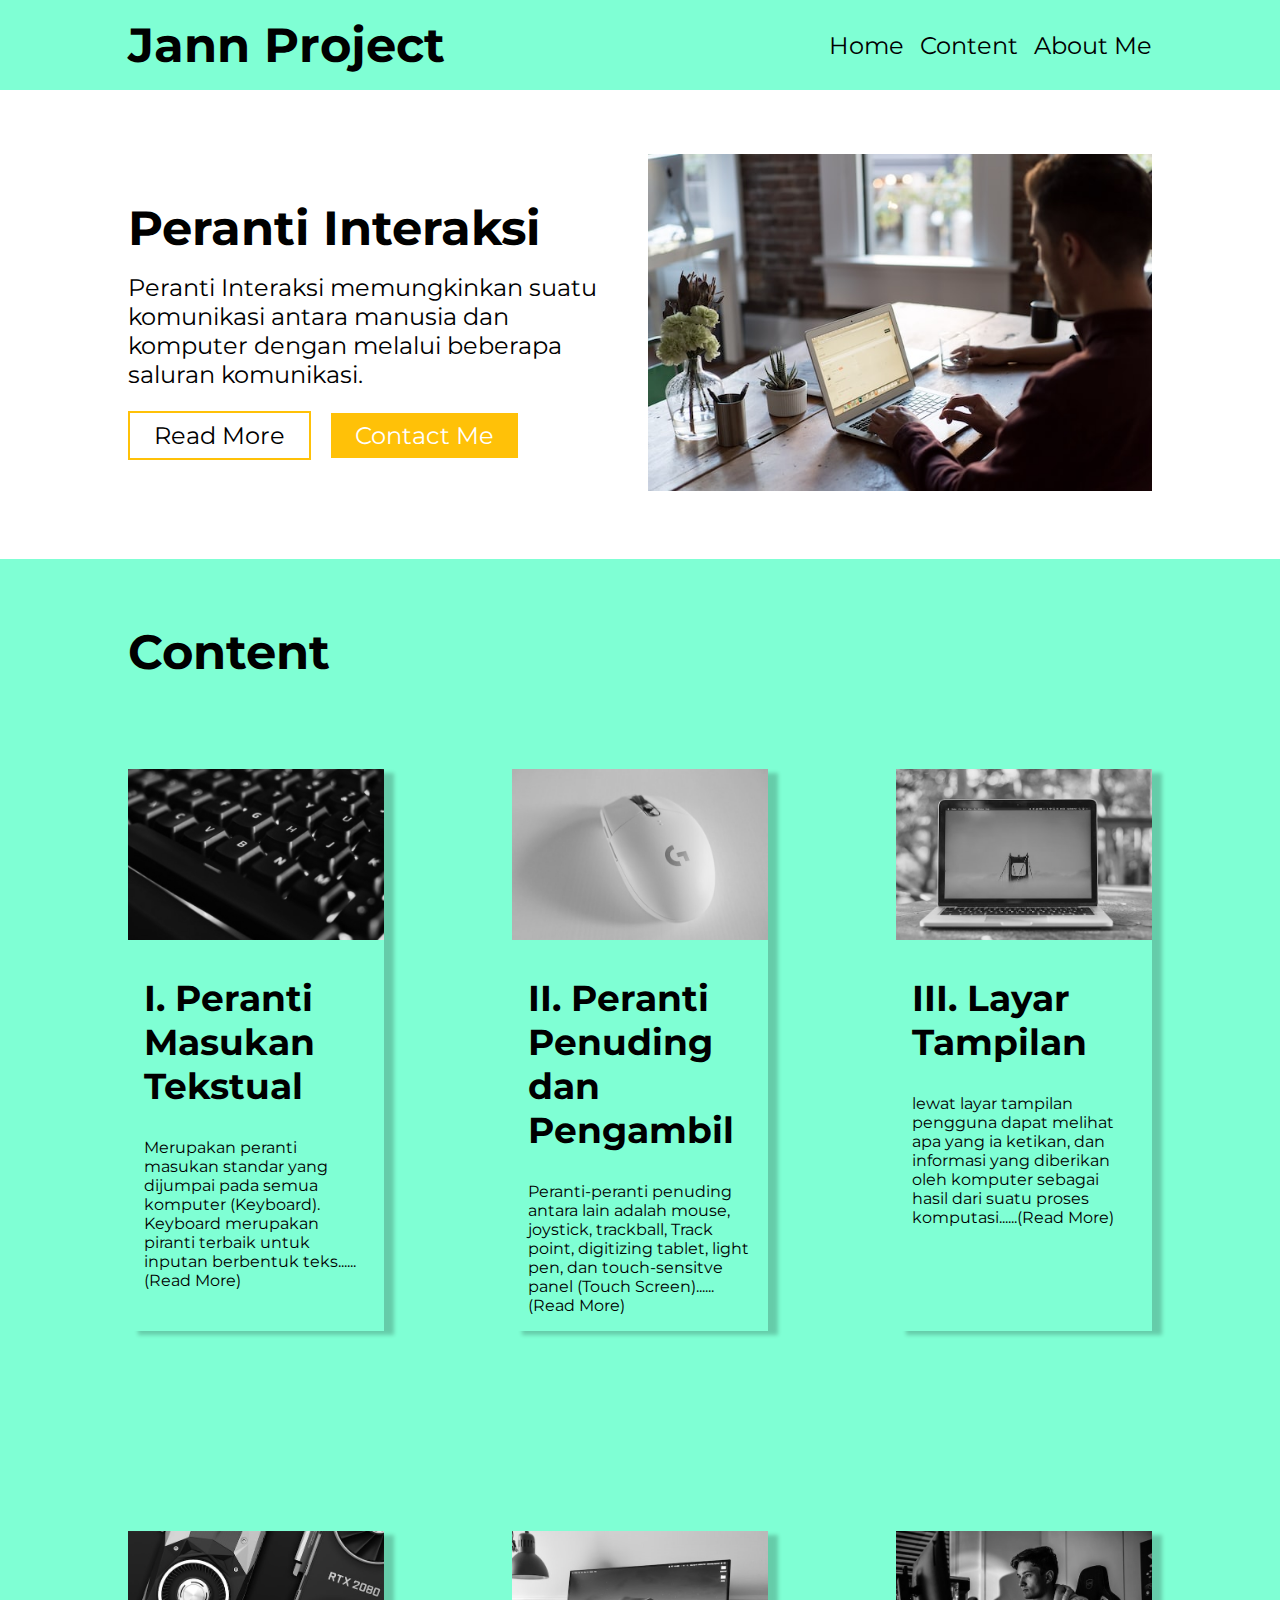
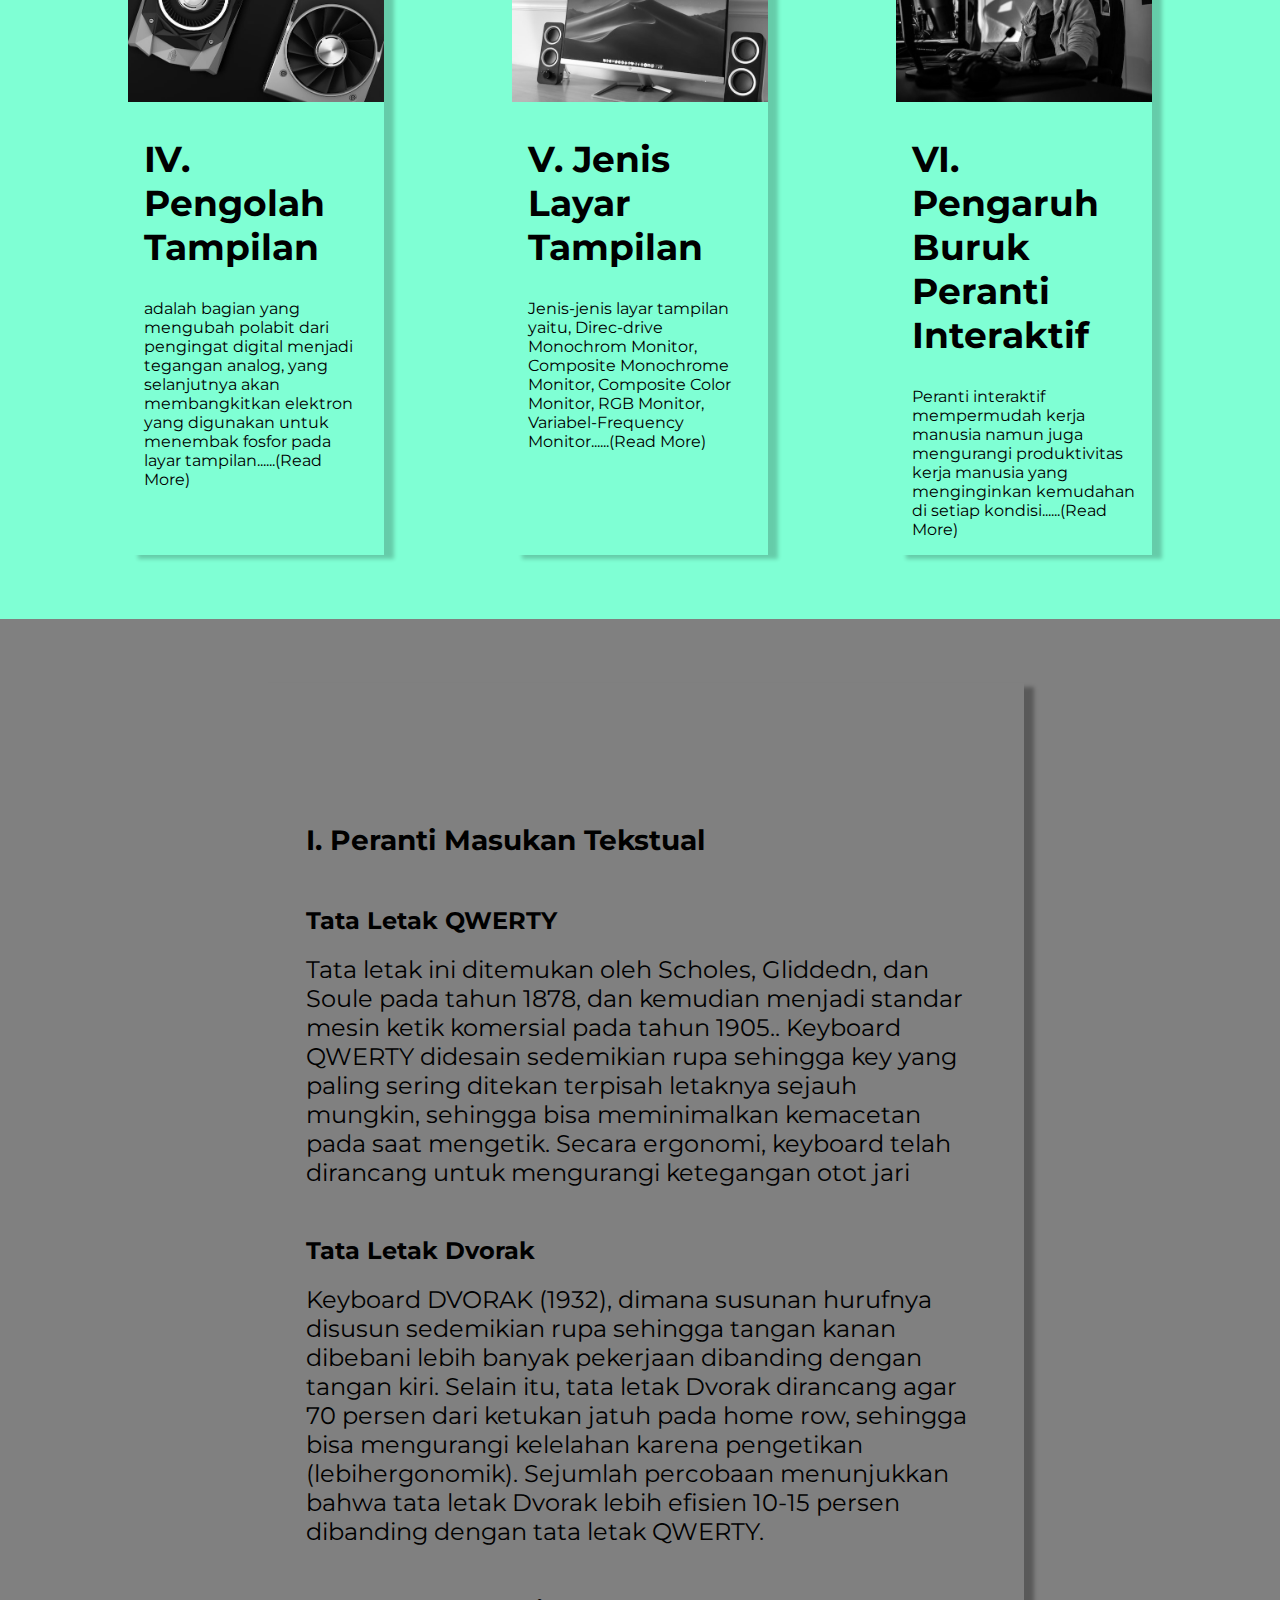
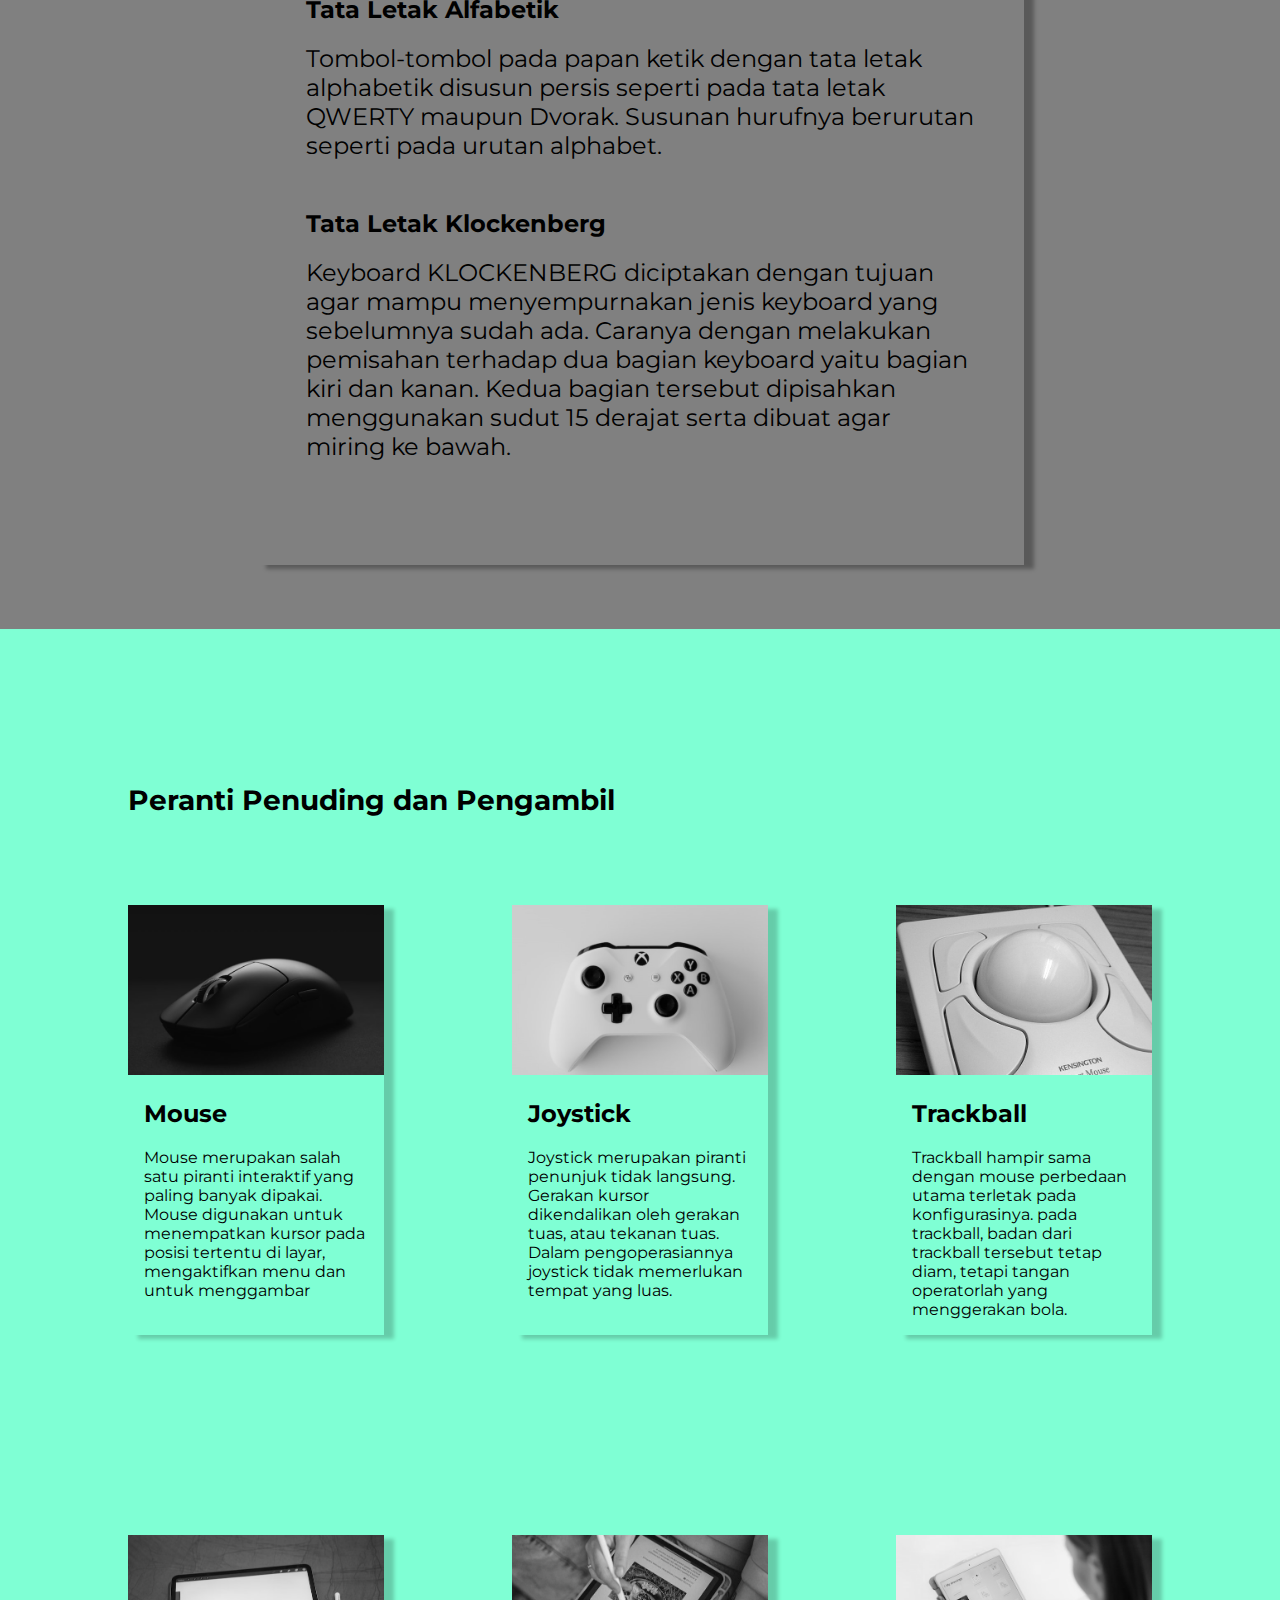
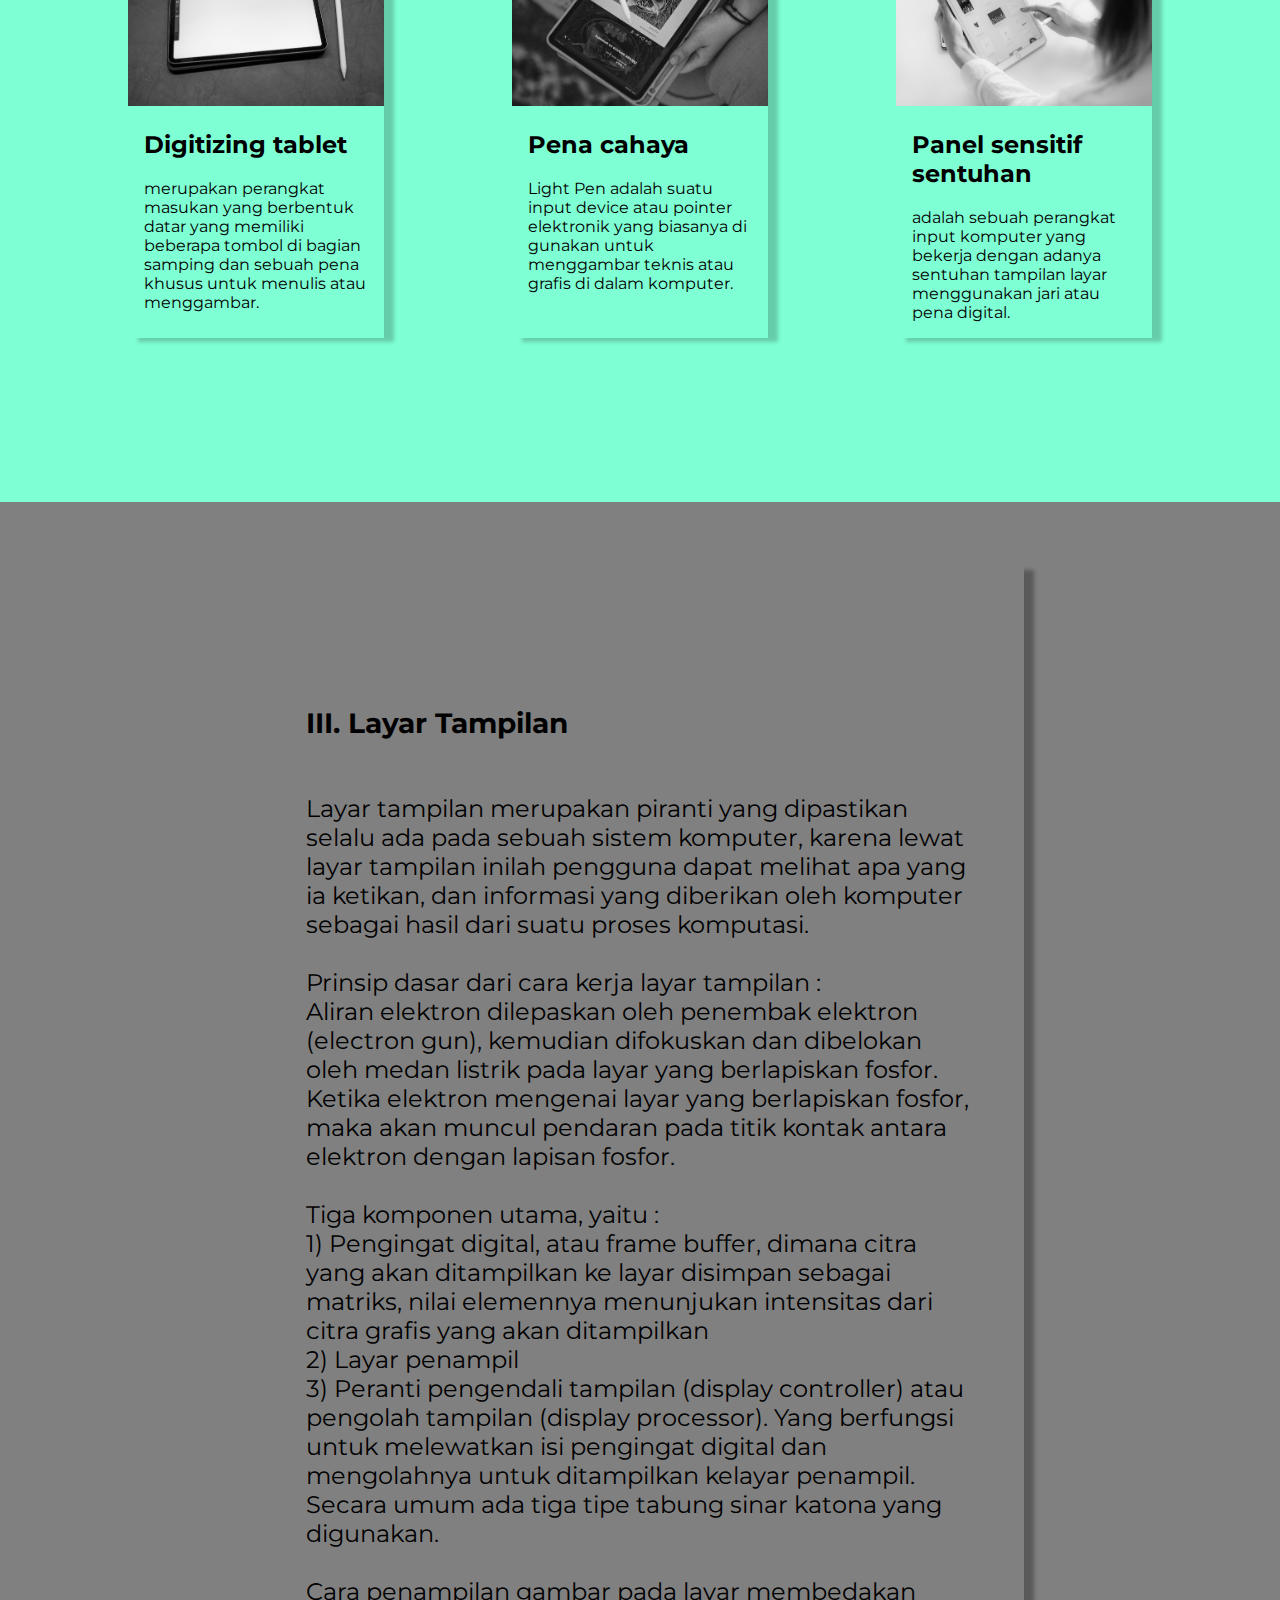
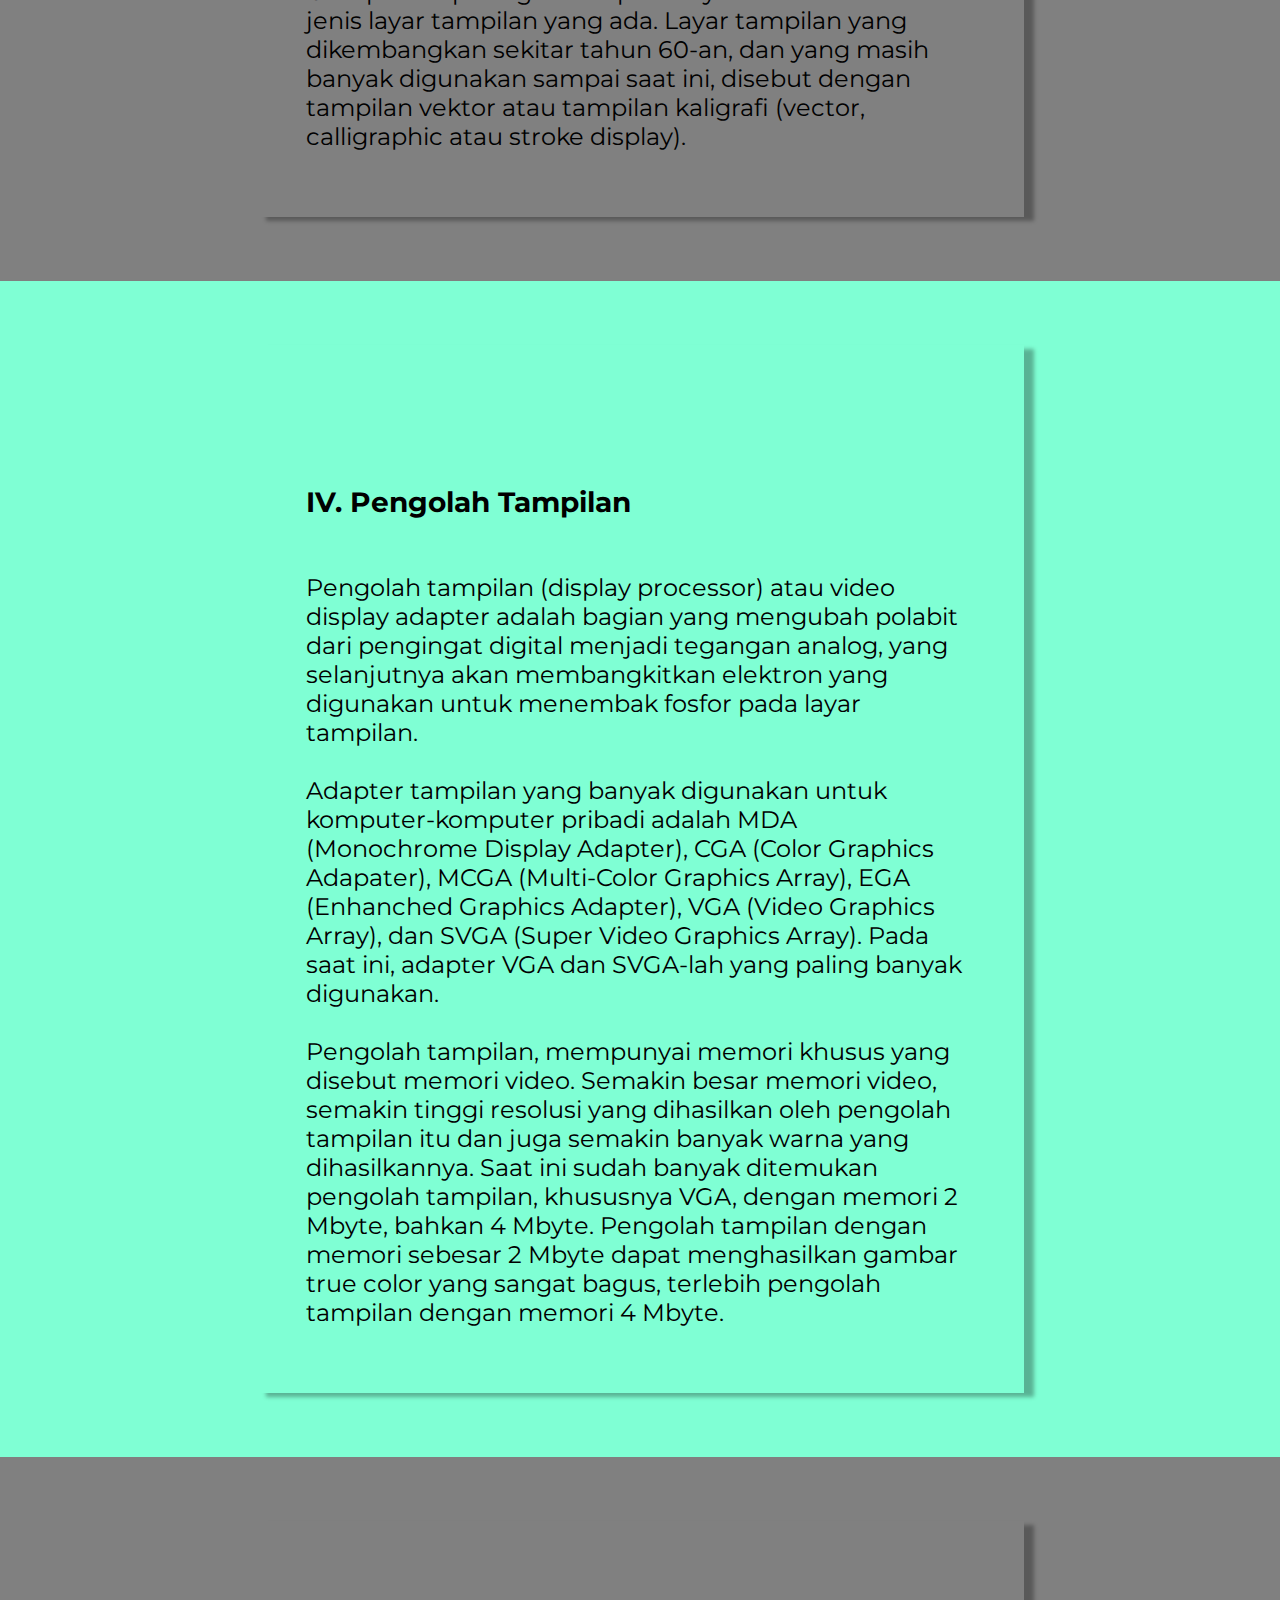
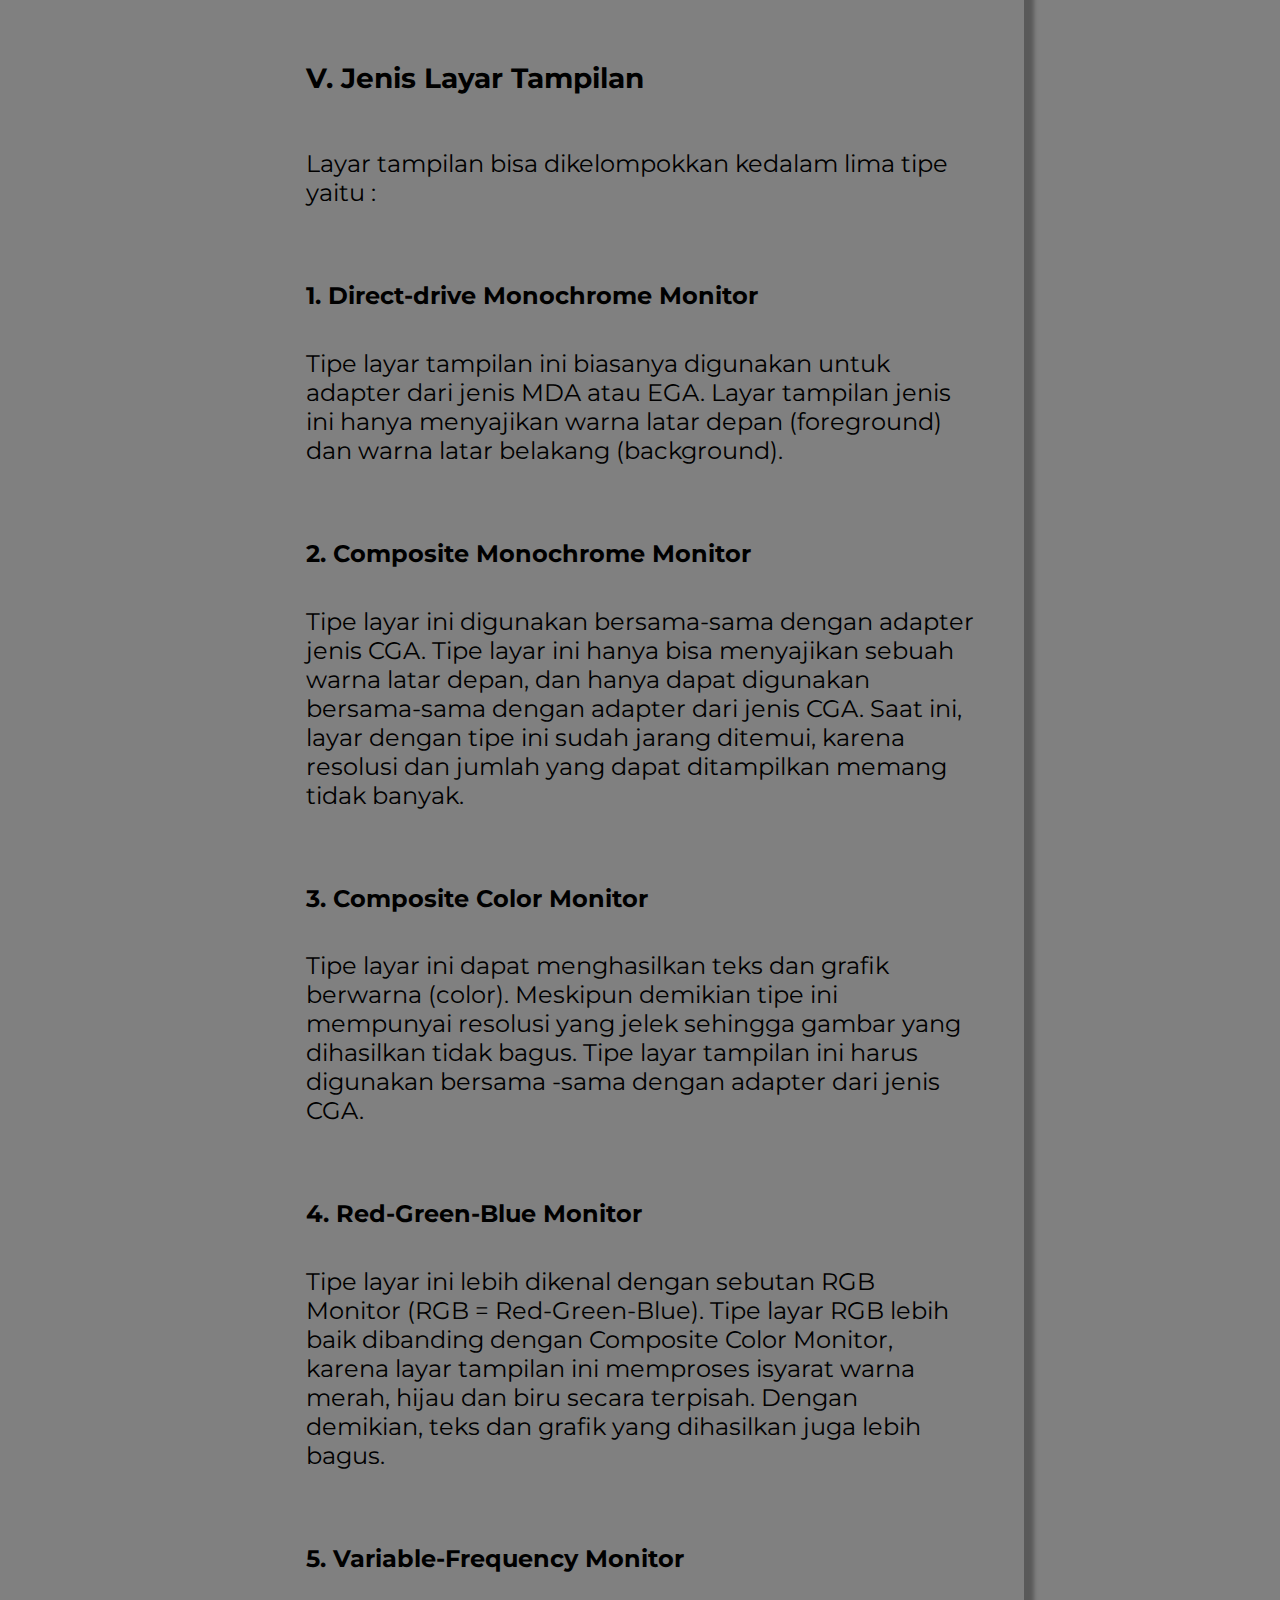
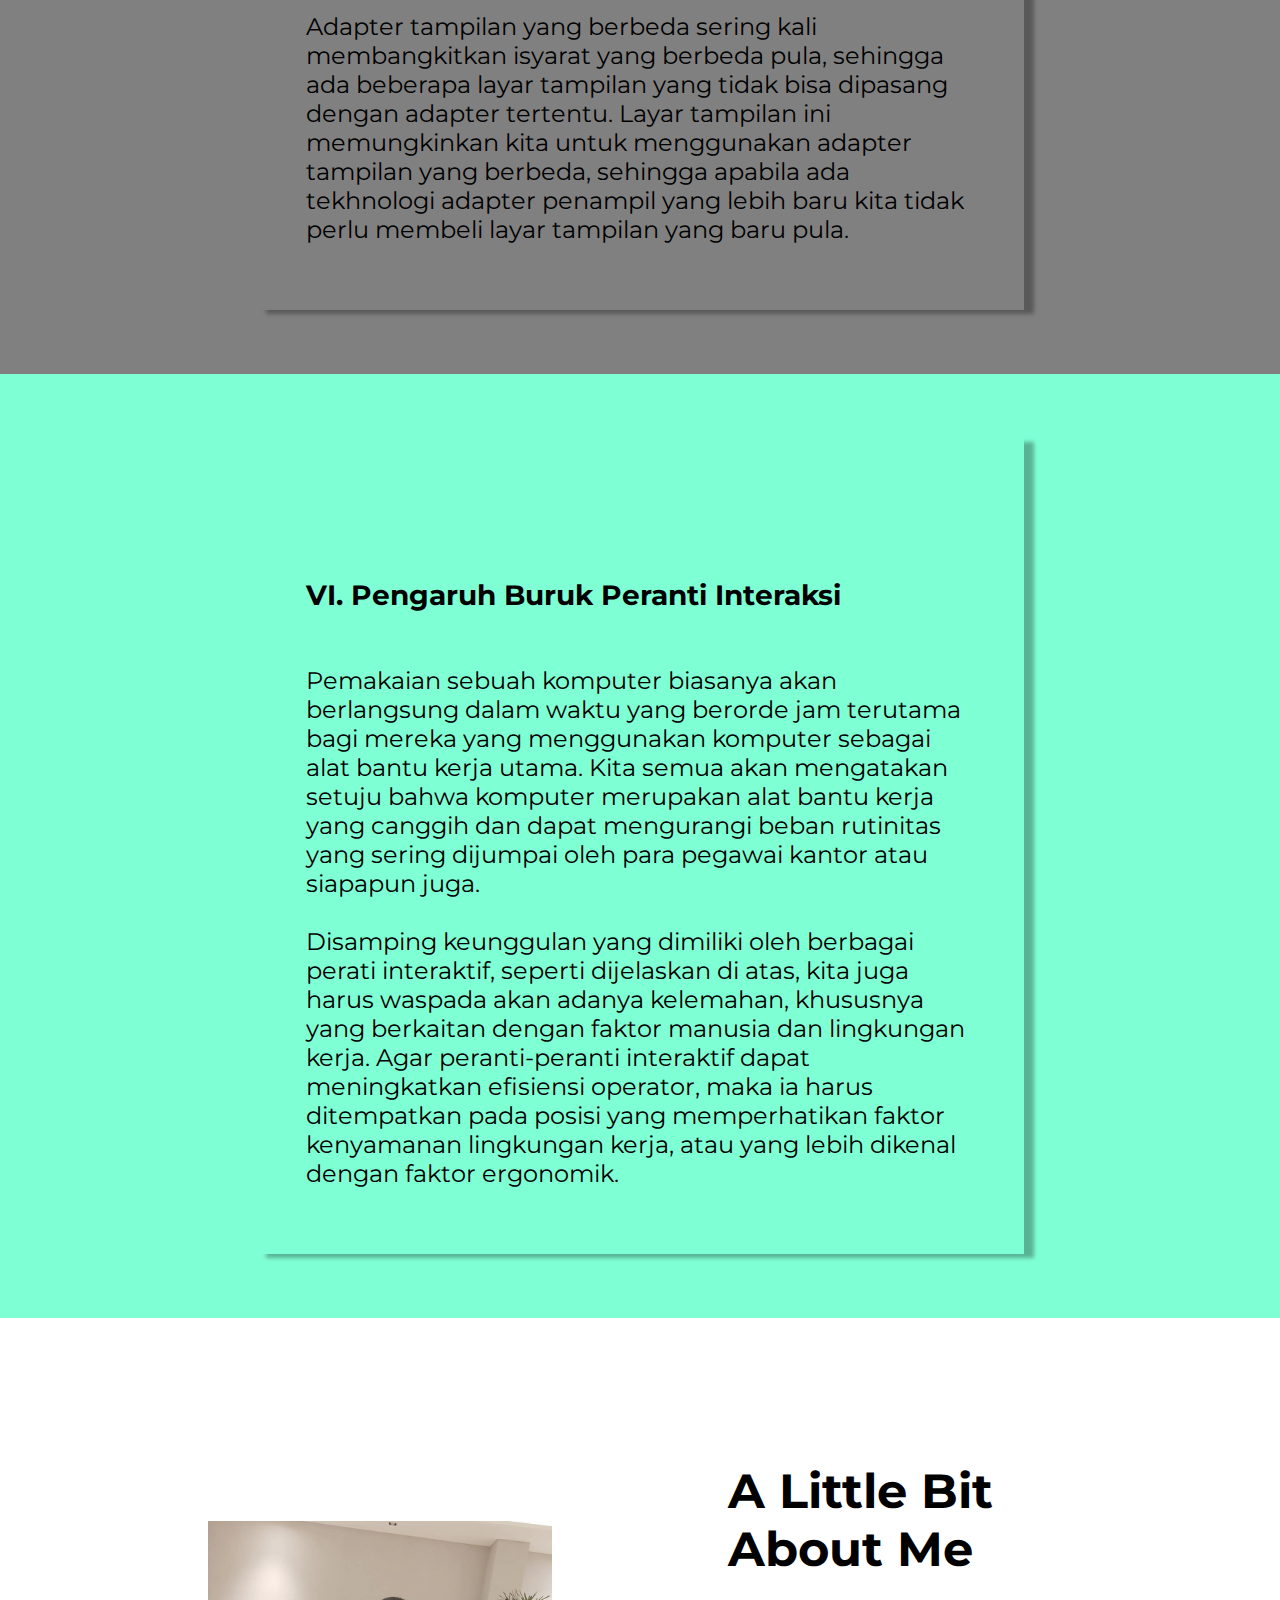
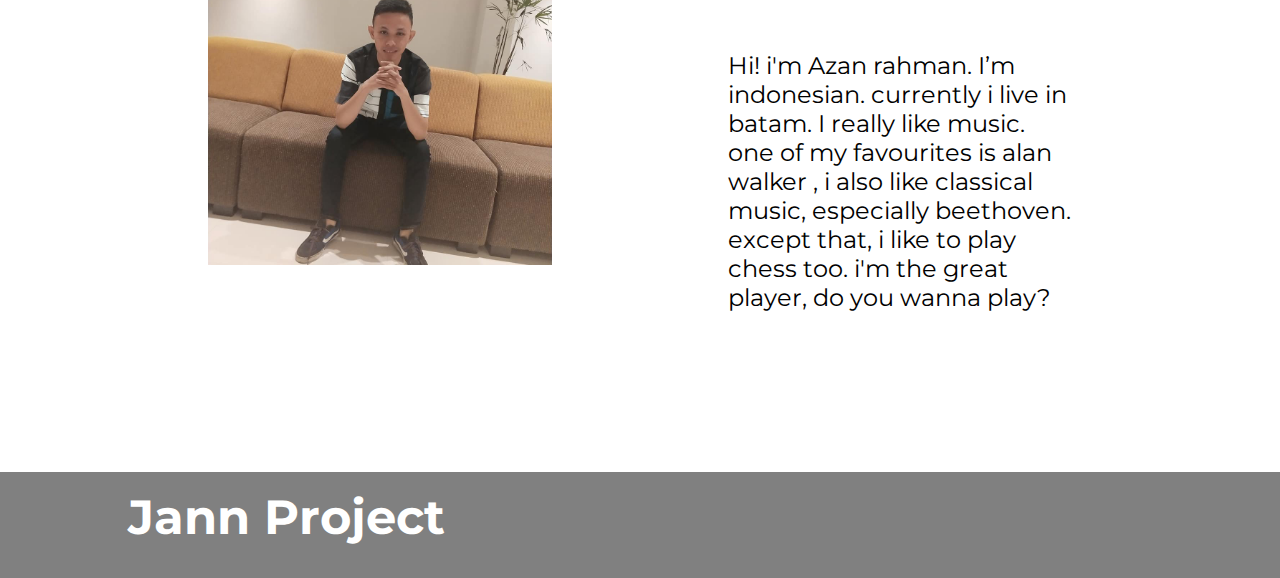
==== index.html @ 6a190f22 "Add files via upload" ====
<!DOCTYPE html>
<html lang="en">
<head>
    <meta charset="UTF-8">
    <meta http-equiv="X-UA-Compatible" content="IE=edge">
    <meta name="viewport" content="width=device-width, initial-scale=1.0">
    <title>JP</title>
    <link rel="preconnect" href="https://fonts.googleapis.com">
    <link rel="preconnect" href="https://fonts.gstatic.com" crossorigin>
    <link href="https://fonts.googleapis.com/css2?family=Montserrat:wght@500;700&display=swap" rel="stylesheet">
    <link rel="stylesheet" href="style.css">
    <link rel="stylesheet" type="text/css" href="fontawesome/css/all.css">
</head>
<body>
    <header id="header">
        <h1>Jann Project</h1>
        <nav>
            <a href="#">Home</a>
            <a href="#service">Content</a>
            <a href="#about">About Me</a>
        </nav>
    </header>

    <section id="landing">  
        <div>
            <h1>Peranti Interaksi</h1>
            <p>Peranti Interaksi memungkinkan suatu komunikasi antara manusia dan komputer dengan melalui 
                beberapa saluran komunikasi.
                </p>
            <div>
                <a class="btn btn-alt" href="#service">Read More</a>
                <a class="btn" href="#Contact">Contact Me</a>
            </div>
        </div>
        <div>
            <img src="images/landing.png" alt="Landing Image">
        </div>
    </section>

    <section id="service">
        <div class="service-header">
            <div>
                <h1>Content</h1>
            </div>
        </div>

        <div class="service-detail">
            <div class="service-detail-item" >
                <a href="#one">
                    <img src="images/service1.png" alt="service 1 image">
                    <h2>I. Peranti Masukan Tekstual</h2>
                    <p> Merupakan peranti masukan standar yang dijumpai pada semua komputer (Keyboard). Keyboard merupakan piranti terbaik untuk 
                        inputan berbentuk teks......(Read More)</p>
                </a>
            </div>

            <div class="service-detail-item">
                <a href="#two">
                    <img src="images/service2.png" alt="service 2 image">
                    <h2>II. Peranti Penuding dan Pengambil</h2>
                    <p> Peranti-peranti penuding antara lain adalah mouse, 
                        joystick, trackball, Track point, digitizing tablet, light pen, dan touch-sensitve panel 
                        (Touch Screen)......(Read More)</p>
                </a>
            </div>

            <div class="service-detail-item">
                <a href="#three">
                    <img src="images/service3.png" alt="service 4 image">
                    <h2>III. Layar Tampilan</h2>
                    <p>lewat layar tampilan pengguna dapat melihat apa yang ia ketikan, dan informasi 
                        yang diberikan oleh komputer sebagai hasil dari suatu proses komputasi......(Read More)</p>
                </a>
            </div>     
        </div>
    </section>

    <section id="service">
        <div class="service-detail">
            <div class="service-detail-item">
                <a href="#four">
                    <img src="images/service4.png" alt="service 1 image">
                    <h2>IV. Pengolah Tampilan</h2>
                    <p>adalah bagian yang mengubah polabit dari pengingat digital menjadi 
                        tegangan analog, yang selanjutnya akan membangkitkan elektron yang digunakan untuk 
                        menembak fosfor pada layar tampilan......(Read More)</p>
                </a>
            </div>
        
            <div class="service-detail-item">
                <a href="#five">
                    <img src="images/service5.png" alt="service 2 image">
                    <h2>V. Jenis Layar Tampilan</h2>
                    <p>Jenis-jenis layar tampilan yaitu, Direc-drive Monochrom Monitor, Composite Monochrome Monitor, 
                        Composite Color Monitor, RGB Monitor, Variabel-Frequency Monitor......(Read More)</p>
                </a>
            </div>
            
            <div class="service-detail-item">
                <a href="#six">
                    <img src="images/service6.png" alt="service 4 image">
                    <h2>VI. Pengaruh Buruk Peranti Interaktif</h2>
                    <p>Peranti interaktif mempermudah kerja manusia namun juga mengurangi 
                        produktivitas kerja manusia yang menginginkan kemudahan di setiap kondisi......(Read More)</p>
                </a>
            </div>
        </div>
    </section>

    <section class="content">
        <div class="content-detail">
            <div id="keyboard">       
                <h1 class="content-detail-group" id="one">I. Peranti Masukan Tekstual</h1>
                <h2> <br> Tata Letak QWERTY</h2>
                <p>Tata letak ini ditemukan oleh Scholes, Gliddedn, dan Soule pada tahun 1878, dan kemudian menjadi 
                    standar mesin ketik komersial pada tahun 1905.. Keyboard QWERTY didesain sedemikian rupa sehingga 
                    key yang paling sering ditekan terpisah letaknya sejauh mungkin, sehingga bisa meminimalkan kemacetan 
                    pada saat mengetik. Secara ergonomi, keyboard telah dirancang untuk mengurangi ketegangan otot jari</p>
                <h2> <br> Tata Letak Dvorak</h2>
                <p>Keyboard DVORAK (1932), dimana susunan hurufnya disusun sedemikian rupa sehingga tangan kanan dibebani 
                    lebih banyak pekerjaan dibanding dengan tangan kiri. Selain itu, tata letak Dvorak dirancang agar 70 persen 
                    dari ketukan jatuh pada home row, sehingga bisa mengurangi kelelahan karena pengetikan (lebihergonomik). 
                    Sejumlah percobaan menunjukkan bahwa tata letak Dvorak lebih efisien 10-15 persen dibanding dengan tata letak QWERTY.</p>
                <h2> <br> Tata Letak Alfabetik</h2>
                <p>Tombol-tombol pada papan ketik dengan tata letak alphabetik disusun persis seperti pada tata letak QWERTY maupun Dvorak. Susunan hurufnya berurutan seperti pada urutan alphabet.</p>
                <h2> <br> Tata Letak Klockenberg</h2>
                <p>Keyboard KLOCKENBERG diciptakan dengan tujuan agar mampu menyempurnakan jenis keyboard yang sebelumnya sudah ada. 
                    Caranya dengan melakukan pemisahan terhadap dua bagian keyboard yaitu bagian kiri dan kanan. Kedua bagian tersebut 
                    dipisahkan menggunakan sudut 15 derajat serta dibuat agar miring ke bawah.</p>
                <br><br>
            </div>
        </div>
    </section>

    <section id="penuding">
        <div class="service-header">
            <div>
                <h1 class="content-detail-group" id="two">Peranti Penuding dan Pengambil</h1>
            </div>
        </div>

        <div class="service-detail" >
            <div class="service-detail-item" id="peranti-interaksi">
                <img src="images/mouse1.png" alt="service 1 image">
                <h2>Mouse</h2>
                <p> Mouse merupakan salah satu piranti interaktif yang paling banyak dipakai. 
                    Mouse digunakan untuk menempatkan kursor pada posisi tertentu di layar,
                     mengaktifkan menu dan untuk menggambar</p>
            </div>

            <div class="service-detail-item" id="peranti-interaksi">
                <img src="images/joystick.png" alt="service 2 image">
                <h2>Joystick</h2>
                <p>Joystick merupakan piranti penunjuk tidak langsung. Gerakan kursor dikendalikan 
                    oleh gerakan tuas, atau tekanan tuas. Dalam pengoperasiannya joystick tidak 
                    memerlukan tempat yang luas.</p>
            </div>

            <div class="service-detail-item" id="peranti-interaksi">
                <img src="images/trackball.png" alt="service 4 image">
                <h2>Trackball</h2>
                <p>
                    Trackball hampir sama dengan mouse perbedaan utama terletak pada konfigurasinya. 
                    pada trackball, badan dari trackball tersebut tetap diam, 
                    tetapi tangan operatorlah yang menggerakan bola.
                </p>
            </div>     
        </div>
    </section>

    <section id="penuding">
        <div class="service-detail" >
            <div class="service-detail-item" id="peranti-interaksi">
                <img src="images/digitizer.png" alt="service 4 image">
                <h2>Digitizing tablet</h2>
                <p>merupakan perangkat masukan yang berbentuk datar yang memiliki beberapa tombol di bagian samping dan sebuah pena khusus untuk menulis atau menggambar. </p>
            </div>
        
            <div class="service-detail-item" id="peranti-interaksi">
                <img src="images/lightpen.png" alt="service 5 image">
                <h2>Pena cahaya</h2>
                <p>Light Pen adalah suatu input device atau pointer elektronik yang biasanya di gunakan untuk menggambar teknis atau grafis di dalam komputer.</p>
            </div>
            
            <div class="service-detail-item" id="peranti-interaksi">
                <img src="images/capatitivescreen.png" alt="service 6 image">
                <h2>Panel sensitif sentuhan</h2>
                <p>adalah sebuah perangkat input komputer yang bekerja dengan adanya sentuhan tampilan layar menggunakan jari atau pena digital.</p>
            </div>
            <div id="none"></div>
        </div>
    </section>

    <section class="content" id="content-3">
        <div class="content-detail">
            <div id="layar">
                <h1 class="content-detail-group" id="three">III. Layar Tampilan</h1>
                <br><br>
                <p>Layar tampilan merupakan piranti yang dipastikan selalu ada pada sebuah sistem komputer, 
                    karena lewat layar tampilan inilah pengguna dapat melihat apa yang ia ketikan, dan informasi 
                    yang diberikan oleh komputer sebagai hasil dari suatu proses komputasi.
                    <br>
                     <br> Prinsip dasar dari cara kerja layar tampilan :                  
                     <br> Aliran elektron dilepaskan oleh penembak elektron (electron gun), kemudian difokuskan dan dibelokan 
                    oleh medan listrik pada layar yang berlapiskan fosfor. Ketika elektron mengenai layar yang berlapiskan fosfor,
                     maka akan muncul pendaran pada titik kontak antara elektron dengan lapisan fosfor.
                     <br>                  
                     <br> Tiga komponen utama, yaitu :                   
                     <br> 1)  Pengingat digital, atau frame buffer, dimana citra yang akan ditampilkan ke layar disimpan sebagai matriks, 
                    nilai elemennya menunjukan intensitas dari citra grafis yang akan ditampilkan
                     <br> 2)  Layar penampil
                     <br> 3)  Peranti pengendali tampilan (display controller) atau pengolah tampilan (display processor). 
                    Yang berfungsi untuk melewatkan isi pengingat digital dan mengolahnya untuk ditampilkan kelayar penampil. 
                    Secara umum ada tiga tipe tabung sinar katona yang digunakan.
                     <br>
                     <br> Cara penampilan gambar pada layar membedakan jenis layar tampilan yang ada. Layar tampilan yang dikembangkan 
                    sekitar tahun 60-an, dan yang masih banyak digunakan sampai saat ini, disebut dengan tampilan vektor atau tampilan 
                    kaligrafi (vector, calligraphic atau stroke display).</p>
            </div>
        </div>
    </section>

    <section class="content" id="content-4">
        <div class="content-detail">
            <div id="pengolah">
                <h1 class="content-detail-group" id="four">IV. Pengolah Tampilan</h1>
                <br><br>
                <p>
                    Pengolah tampilan (display processor) atau video display adapter adalah bagian yang mengubah polabit dari pengingat digital menjadi tegangan analog, yang selanjutnya akan membangkitkan elektron yang digunakan untuk menembak fosfor pada layar tampilan. <br><br>
                    Adapter tampilan yang banyak digunakan untuk komputer-komputer pribadi adalah MDA (Monochrome Display Adapter), CGA (Color Graphics Adapater), MCGA (Multi-Color Graphics Array), EGA (Enhanched Graphics Adapter), VGA (Video Graphics Array), dan SVGA (Super Video Graphics Array). Pada saat ini, adapter VGA dan SVGA-lah yang paling banyak digunakan. <br><br>
                    Pengolah tampilan, mempunyai memori khusus yang disebut memori video. Semakin besar memori video, semakin tinggi resolusi yang dihasilkan oleh pengolah tampilan itu dan juga semakin banyak warna yang dihasilkannya. Saat ini sudah banyak ditemukan pengolah tampilan, khususnya VGA, dengan memori 2 Mbyte, bahkan 4 Mbyte. Pengolah tampilan dengan memori sebesar 2 Mbyte dapat menghasilkan gambar true color yang sangat bagus, terlebih pengolah tampilan dengan memori 4 Mbyte.
                </p>
            </div>
        </div>
    </section>

    <section class="content" id="content-5">
        <div class="content-detail">
            <div id="jenis">
                <h1 class="content-detail-group" id="five">V. Jenis Layar Tampilan</h1>
                <br><br>
                
                    <p>Layar tampilan bisa dikelompokkan kedalam lima tipe yaitu :</p>
                    <br>
                    <br> <h2>1. Direct-drive Monochrome Monitor</h2>
                    <br><p>Tipe layar tampilan ini biasanya digunakan untuk adapter dari jenis MDA atau EGA. Layar tampilan jenis ini hanya menyajikan warna latar depan (foreground) dan warna latar belakang (background).</p> 
                    <br>
                    <br> <h2>2. Composite Monochrome Monitor</h2>
                    <br><p>Tipe layar ini digunakan bersama-sama dengan adapter jenis CGA. 
                        Tipe layar ini hanya bisa menyajikan sebuah warna latar depan, dan 
                        hanya dapat digunakan bersama-sama dengan adapter dari jenis CGA. 
                        Saat ini, layar dengan tipe ini sudah jarang ditemui, karena resolusi 
                        dan jumlah yang dapat ditampilkan memang tidak banyak.</p> 
                    <br>
                    <br> <h2>3. Composite Color Monitor</h2>
                    <br><p>Tipe layar ini dapat menghasilkan teks dan grafik berwarna (color). 
                        Meskipun demikian tipe ini mempunyai resolusi yang jelek sehingga gambar 
                        yang dihasilkan tidak bagus. Tipe layar tampilan ini harus digunakan bersama
                        -sama dengan adapter dari jenis CGA.</p> 
                    <br>
                    <br> <h2>4. Red-Green-Blue Monitor</h2>                   
                    <br><p>Tipe layar ini lebih dikenal dengan sebutan RGB Monitor 
                        (RGB = Red-Green-Blue). Tipe layar RGB lebih baik dibanding dengan 
                        Composite Color Monitor, karena layar tampilan ini memproses isyarat 
                        warna merah, hijau dan biru secara terpisah. Dengan demikian, teks dan grafik 
                        yang dihasilkan juga lebih bagus.</p> 
                    <br>
                    <br> <h2>5. Variable-Frequency Monitor</h2>
                    <br><p>Adapter tampilan yang berbeda sering kali membangkitkan isyarat yang 
                        berbeda pula, sehingga ada beberapa layar tampilan yang tidak bisa dipasang 
                        dengan adapter tertentu. Layar tampilan ini memungkinkan kita untuk menggunakan 
                        adapter tampilan yang berbeda, sehingga apabila ada tekhnologi adapter penampil 
                        yang lebih baru kita tidak perlu membeli layar tampilan yang baru pula.</p> 
                
            </div>
        </div>
    </section>

    <section class="content" id="content-6">
        <div class="content-detail">
            <div id="pengaruh">
                <h1 class="content-detail-group" id="six">VI. Pengaruh Buruk Peranti Interaksi</h1>
                <br><br>
                <p>Pemakaian sebuah komputer biasanya akan berlangsung dalam waktu yang berorde jam terutama bagi mereka yang menggunakan komputer sebagai alat bantu kerja utama. Kita semua akan mengatakan setuju bahwa komputer merupakan alat bantu kerja yang canggih dan dapat mengurangi beban rutinitas yang sering dijumpai oleh para pegawai kantor atau siapapun juga. <br><br>
                    Disamping keunggulan yang dimiliki oleh berbagai perati interaktif, seperti dijelaskan di atas, kita juga harus waspada akan adanya kelemahan, khususnya yang berkaitan dengan faktor manusia dan lingkungan kerja. Agar peranti-peranti interaktif dapat meningkatkan efisiensi operator, maka ia harus ditempatkan pada posisi yang memperhatikan faktor kenyamanan lingkungan kerja, atau yang lebih dikenal dengan faktor ergonomik.</p>
            </div>
        </div>
    </section>

    <section id="about">
        <div>
            <img src="images/jann.png" alt="About Image">
        </div>
        <div>
            <h1>A Little Bit About Me</h1>
            <br><br><br>
            <p>Hi! i'm Azan rahman. I’m indonesian. 
                 currently i live in batam. I really like music. one of my favourites is alan walker
                , i also like classical music, especially beethoven. except that, i like to play chess too.
            i'm the great player, do you wanna play? </p>
        </div>
    </section>

    <footer id="footer">
        <div>
            <h1>Jann Project</h1>
            <p></p>
        </div>
        <div class="social-network">
            <ul class="social-icons">
                <li><a href="https://fb.com/sukensukoshisujitetsuko"><i class="fa-brands fa-facebook-f"></i></a></li>
                <li><a href="https://twitter.com/Int_Jann"><i class="fa-brands fa-twitter"></i></a></li>
                <li><a href="https://www.instagram.com/jannrhmn/"><i class="fa-brands fa-instagram"></i></a></li>
            </ul>
        </div>
    </footer>
</body>
</html>
---- style.css ----
::-webkit-scrollbar {
    display: none;
}


* {
    font-family: "Montserrat";
    box-sizing: border-box;
    scroll-behavior: smooth;
}

html, body {
    padding: 0;
    margin: 0;
}

h1 {
    font-weight: 700;
    font-size: 48px;
    margin: 0 0 16px 0;
}

a {
    text-decoration: none;
    color: black;
    font-size: 24px;
}

p {
    color: 	black;
    margin: 0 0 16px 0;
    font-size: 24px;
    
}



section {
    padding: 64px 128px;
}

img, iframe {
    width: 100%;
}

.btn {
    background-color: #FFC108;
    color: white;
    padding: 8px 24px;
}

.btn-alt {
    background-color: white;
    color: black;
    margin-right: 16px;
    border: 2px solid #FFC108;
}

#header {
    display: flex;
    align-items: center;
    justify-content: space-between;
    padding: 16px 128px;
    position: sticky;
    top: 0;
    background-color: aquamarine;
    z-index: 5;
}



#header h1 {
    margin: 0;
    /* animation: flash 1s infinite; */
    animation: bounceIn 1s;
}

@keyframes bounceIn {
    0% {
        filter: opacity(0);
        transform: translateY(-20px);
    }
    35% {
        filter: opacity(0.25);
        transform: translateY(0);
    }
    70% {
        filter: opacity(0.5);
        transform: translateY(-10px);
    }
    100% {
        filter: opacity(1);
        transform: translateY(0);
    }
}

@keyframes flash {
    from {
        filter: opacity(0);
    }
    to {
        filter: opacity(1);
    }
}

nav > a {
    margin-left: 12px;
}

nav > a:hover {
    color: white;
}


#landing {
    display: flex;
    align-items: center;
    justify-content: space-between;
    column-gap: 16px;
}

#landing p {
    margin-bottom: 32px;
}

#landing > div {
    width: 50%;
}



.service-header {
    display: flex;
    align-items: center;
    justify-content: space-between;
}

.service-header h1 {
    position: relative;
}

.service-header h1::before {
    content: "";
    width: 60px;
    height: 60px;
    background: url("./images/accent1.svg");
    position: absolute;
    left: -14px;
    top: -10px;
    z-index: -1;
}

.service-detail {
    display: grid;
    grid-template-columns: repeat(3, 1fr);
    column-gap: 128px;
    margin-top: 72px;
}

#service {
    background-color: aquamarine;
}

.service-detail-item {
    box-shadow: 10px 4px 4px rgba(0, 0, 0, 0.2);
}

.service-detail-item:hover {
    transform: scale(1.15);
}

.service-detail-item:hover img {
    filter: grayscale(0);
}

.service-detail-item img {
    width: 100%;
    filter: grayscale(1);
}

.service-detail-item h2 {
    padding: 0 16px;
}

.service-detail-item p {
    font-size: 16px;
    padding: 0 16px;
}

.content-detail-group {
    font-size: 28px;
}

.content {
    background-color: grey;
}


#penuding, #content-4, #content-6 {
    background-color: aquamarine;
}


#none {
    padding-bottom: 100px;
}   

#one, #two, #three, #four, #five, #six {
    padding-top: 90px;
}

#keyboard, #layar, #pengolah, #jenis, #pengaruh, #Contact {
    width: 75%;
    margin-left: auto;
    margin-right: auto;
    padding: 50px;
    box-shadow: 10px 4px 4px rgba(0, 0, 0, 0.3);
}

footer {
    padding: 16px 128px;
    background-color: grey;
    color: white;
    display: flex;
    justify-content: space-between;
    align-items: center;
}

footer p {
    color: white;
    width: 50%;
}

.social-network ul li {

    margin: 0 10px;
    display :inline-block;
}

@media only screen and (max-width: 1200px) {
    .service-detail {
        gap: 24px;
    }

    .contact-detail {
        gap: 24px;
    }

    .form-group {
        display: flex;
        flex-direction: column;
    }
}

@media only screen and (max-width: 992px) {
    #header, #footer {
        padding: 16px 32px;
    }

    section {
        padding: 64px 32px;
    }

    #landing {
        flex-direction: column-reverse;
        justify-content: center;
        align-items: center;
        text-align: center;

    }

    #landing > div {
        width: 100%;
    }

    .service-detail {
        gap: 16px;
    }

    .contact-detail {
        flex-direction: column;
        justify-content: center;
        align-items: center;
        row-gap: 64px;
    }

    .contact-detail form, .contact-detail > div {
        width: 100%;
    }
}

#about {
    display: flex;
    align-items: center;
    justify-content: space-between;
    column-gap: 16px;
}

#about > div {
    width: 50%;
    padding:80px;
}
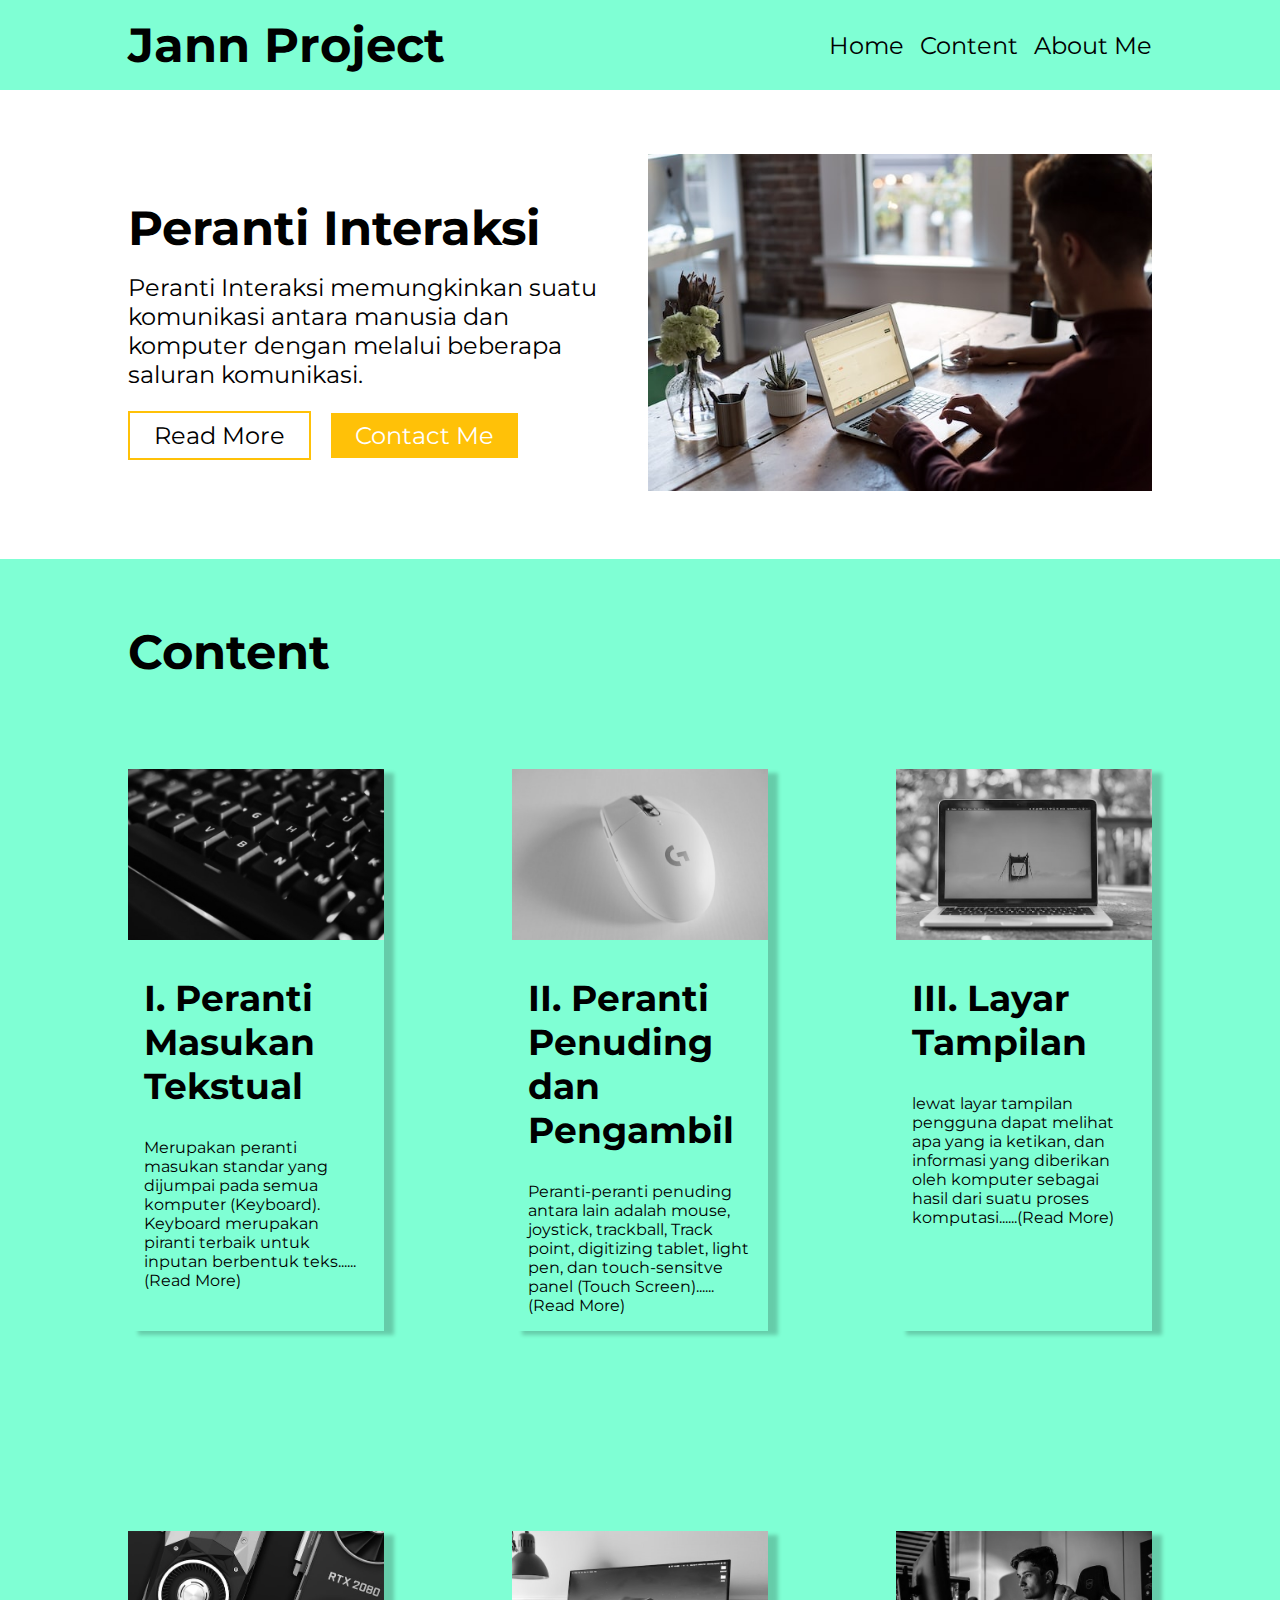
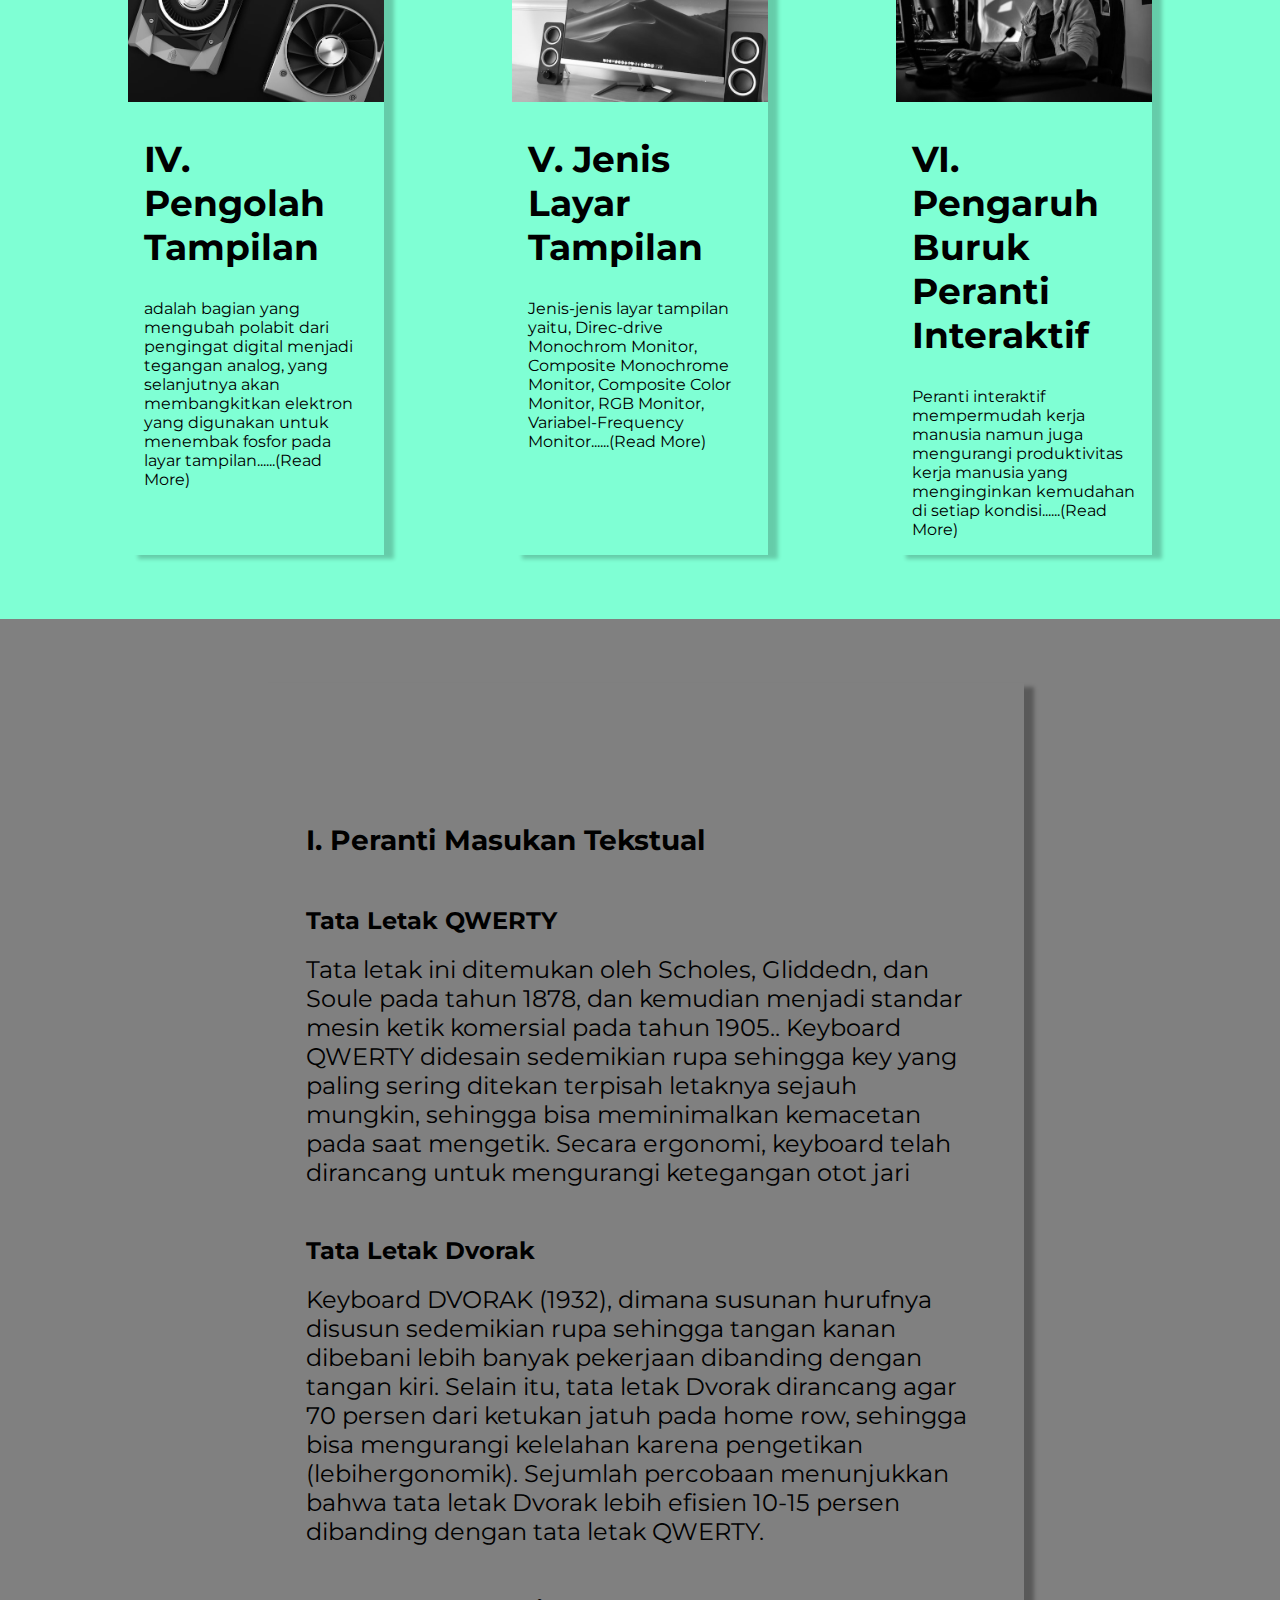
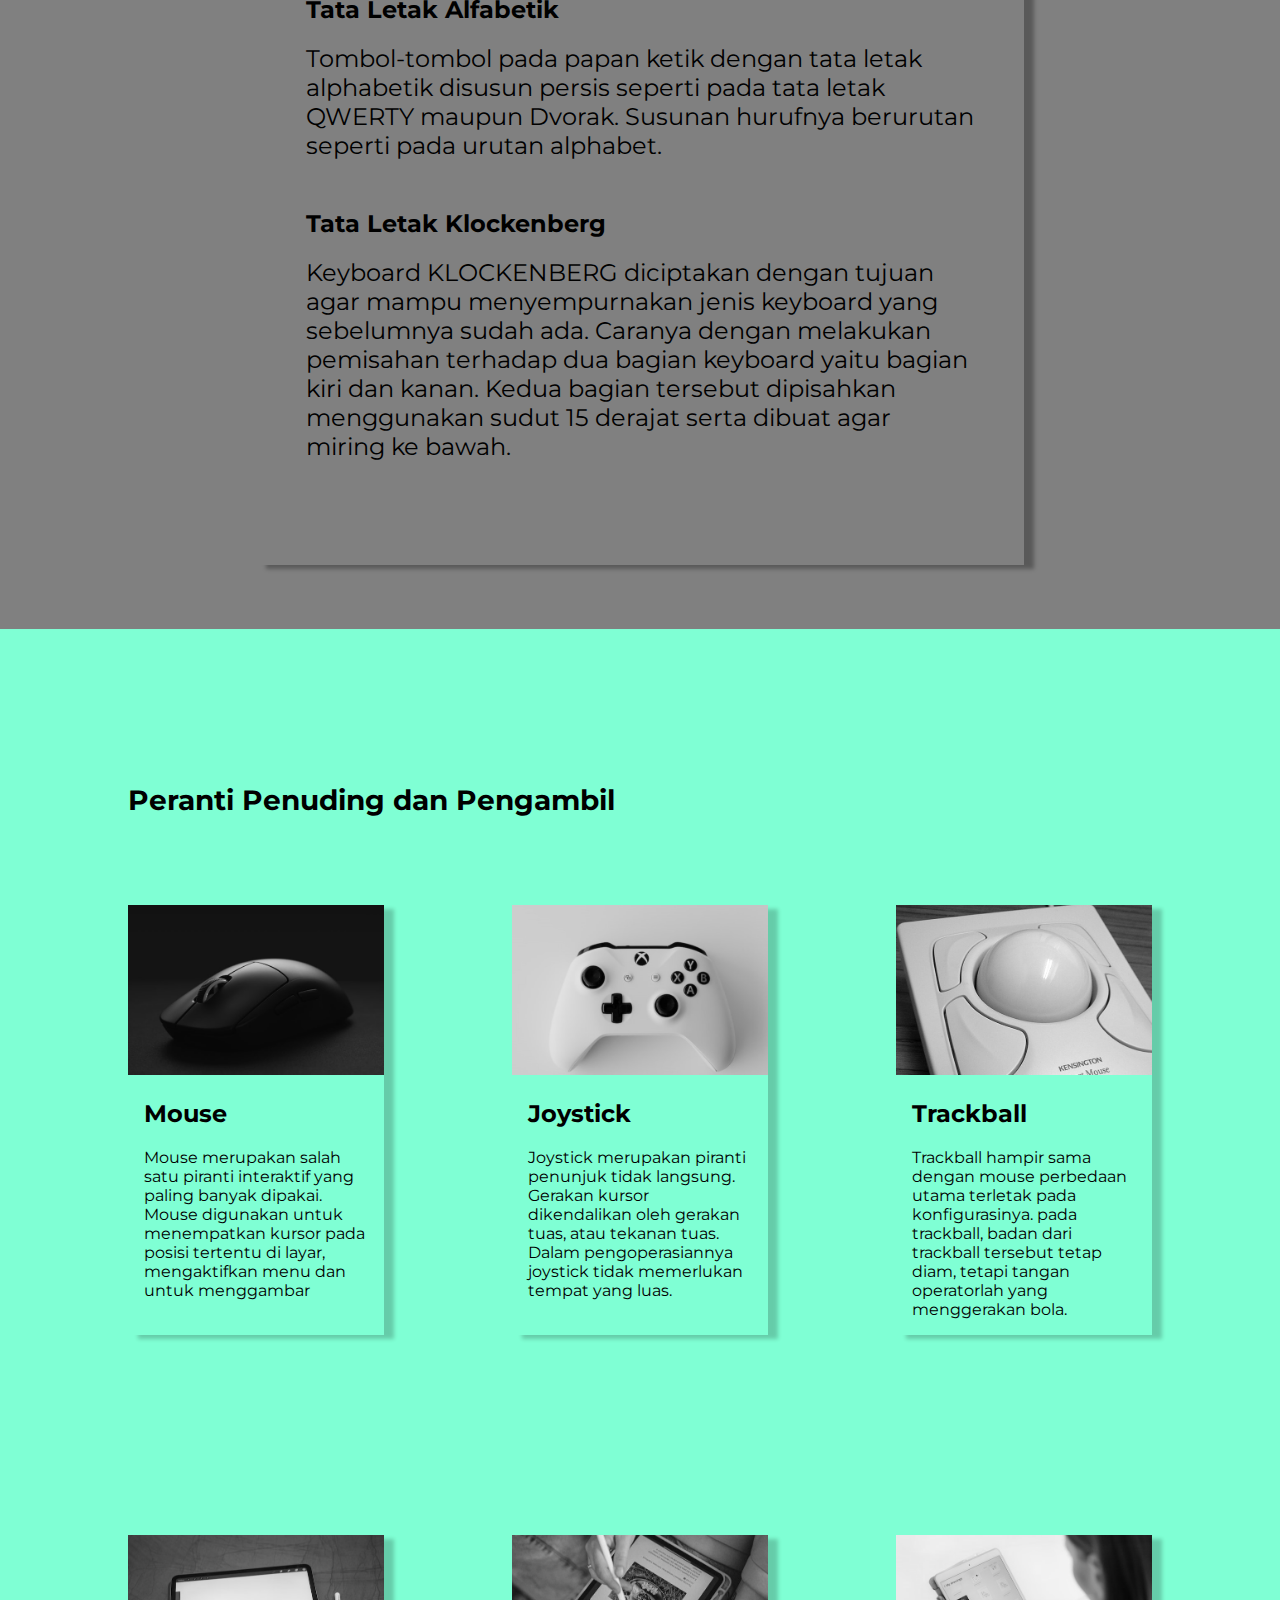
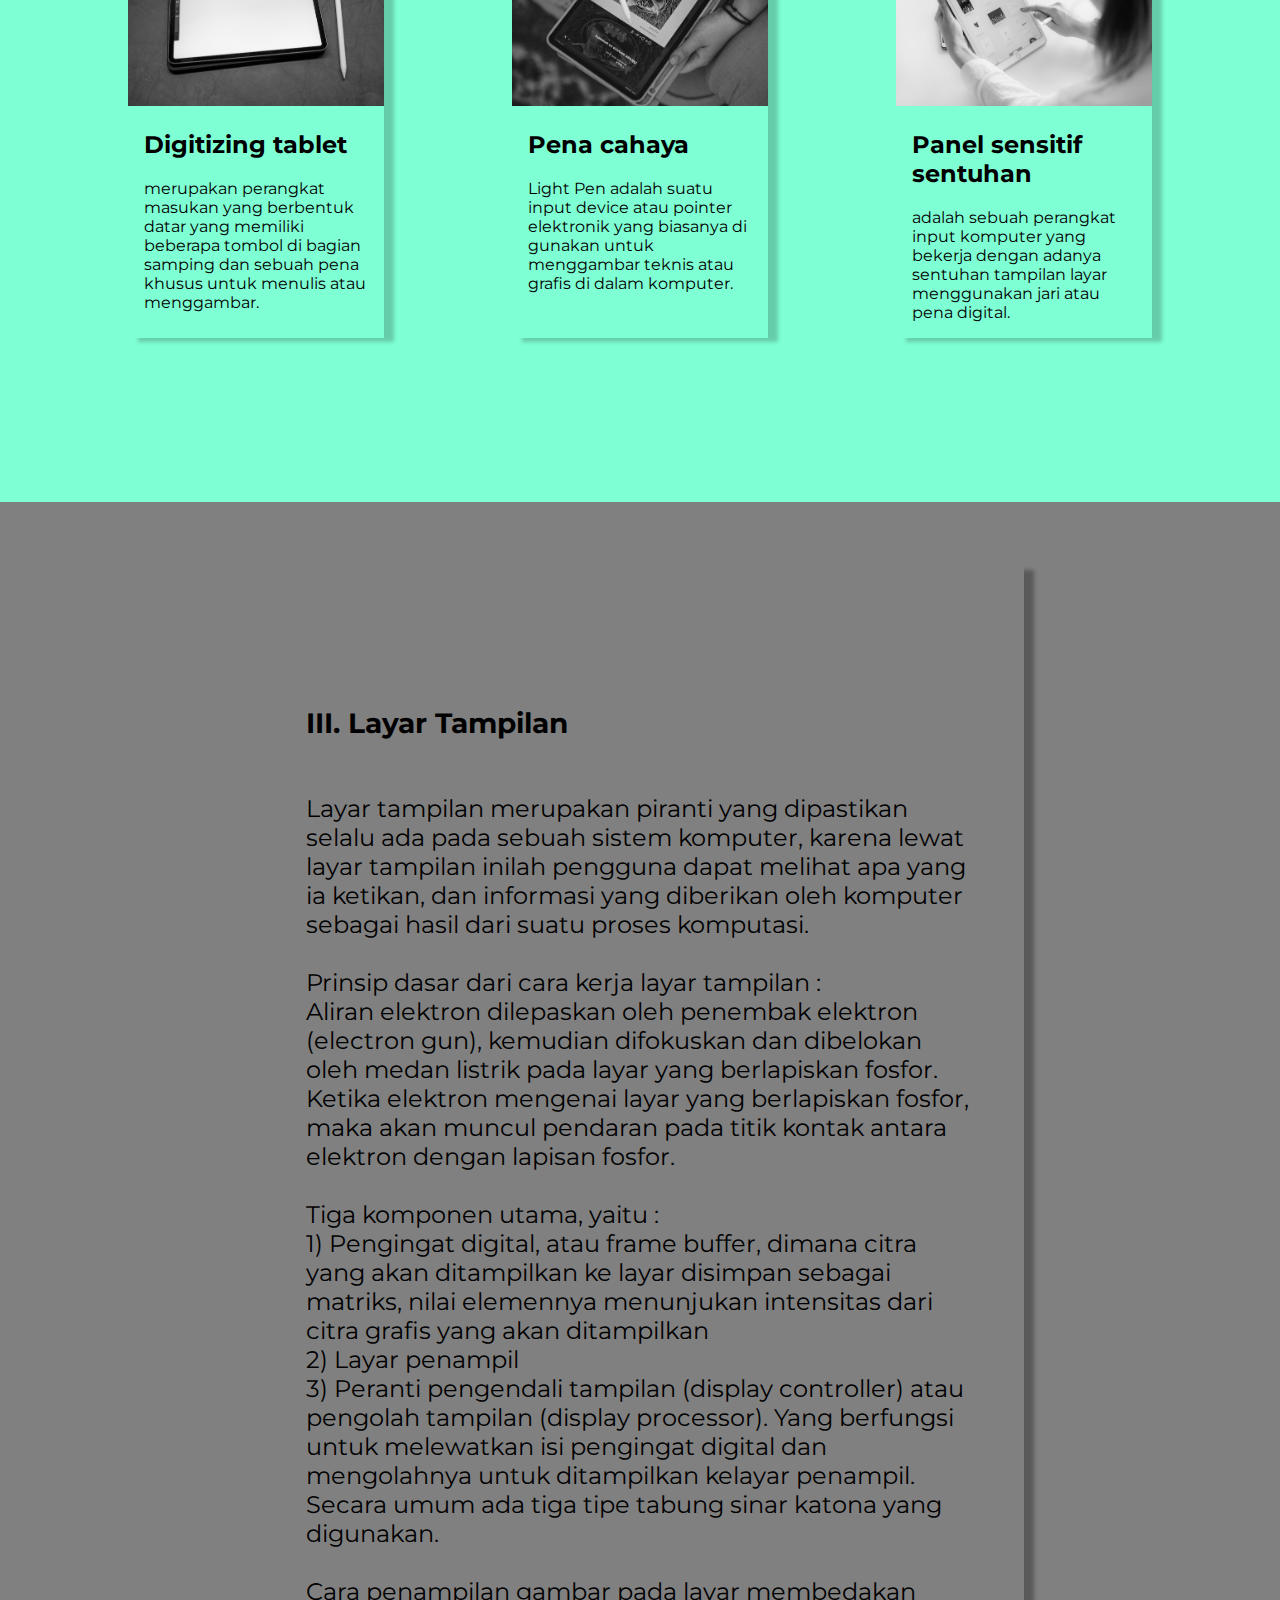
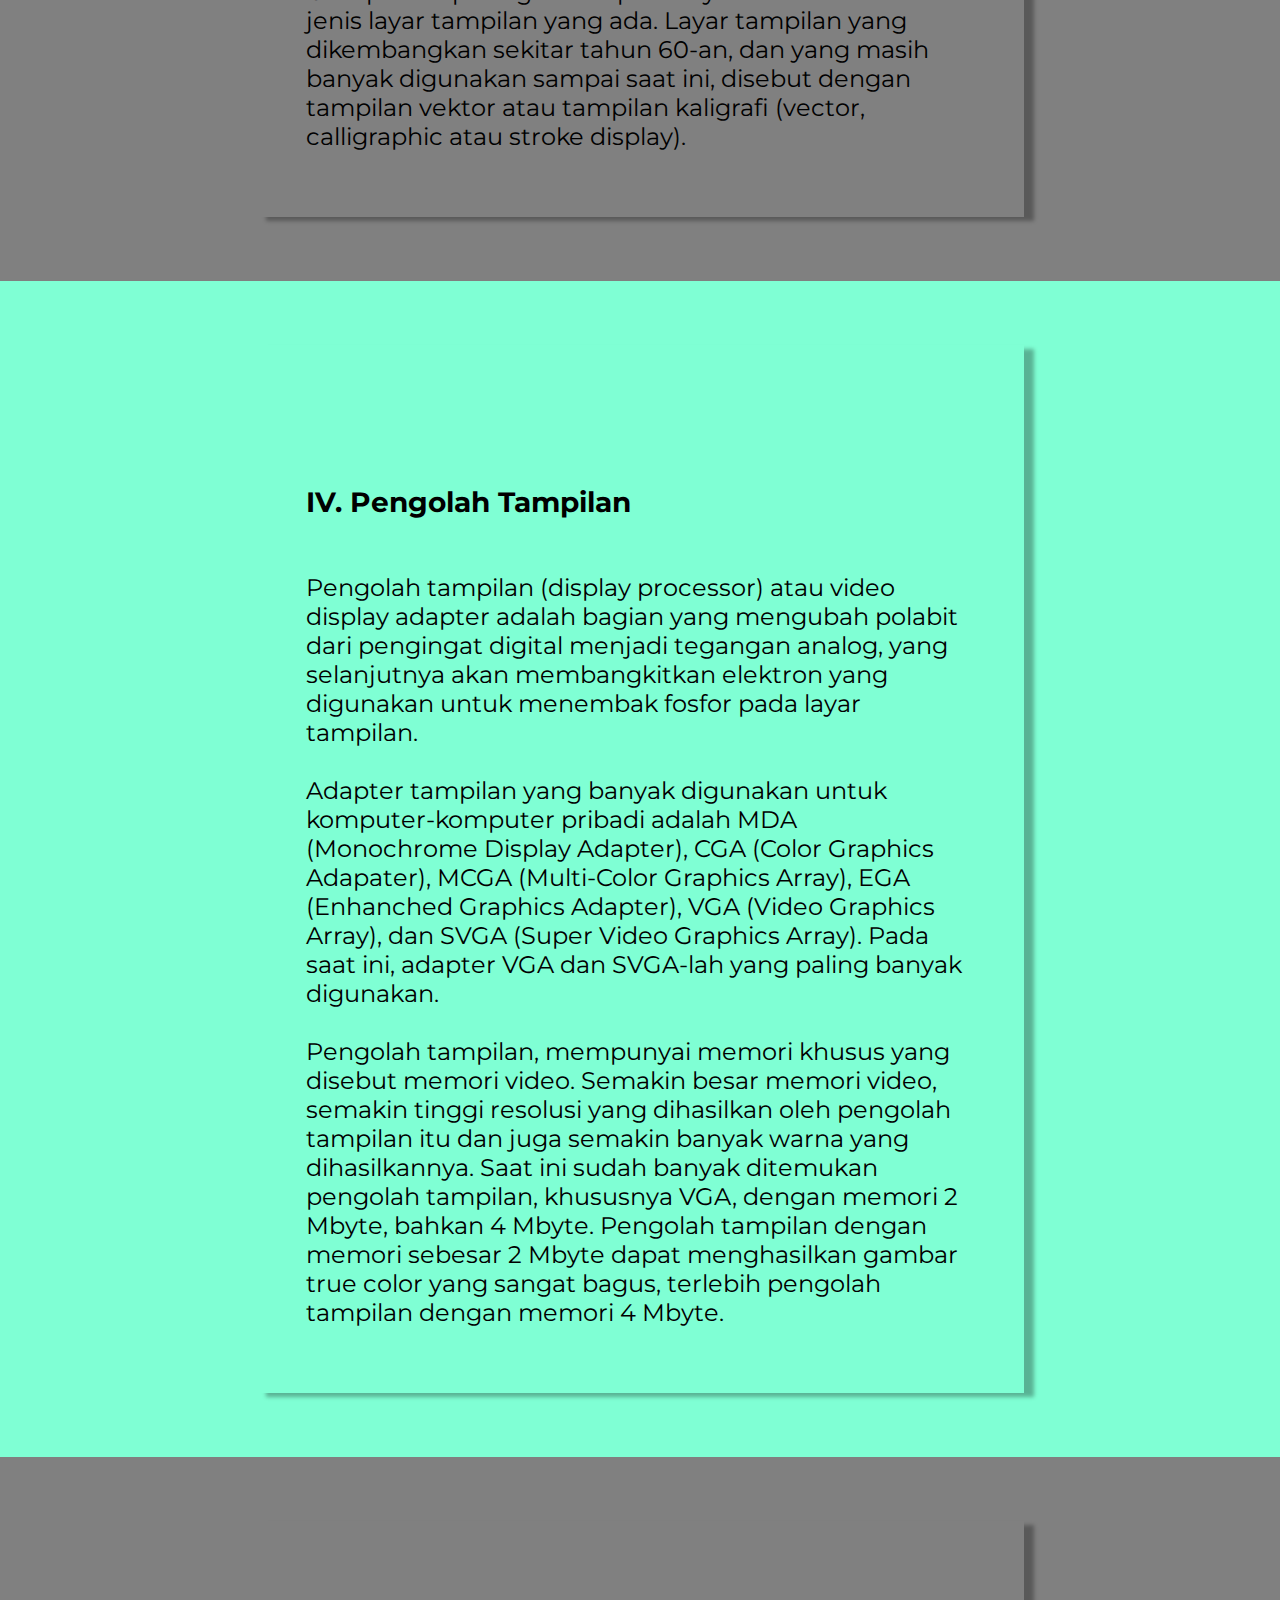
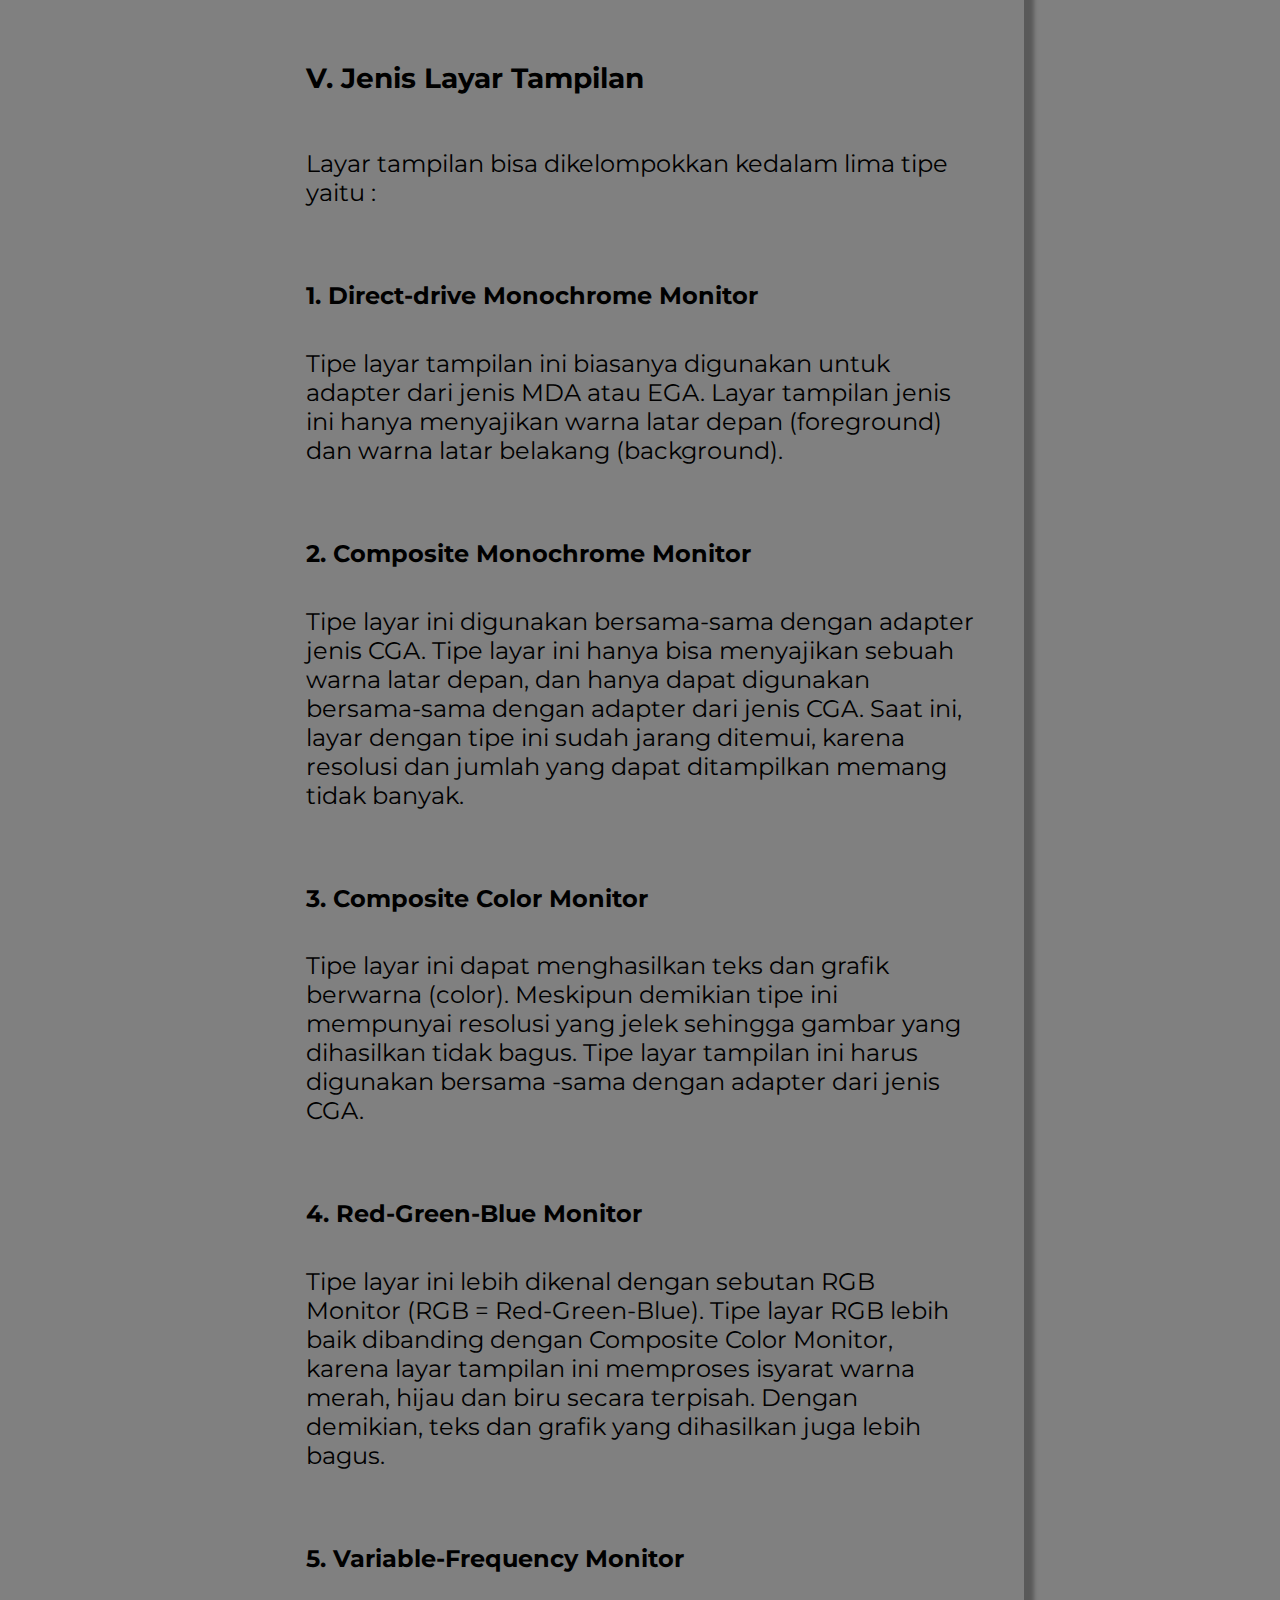
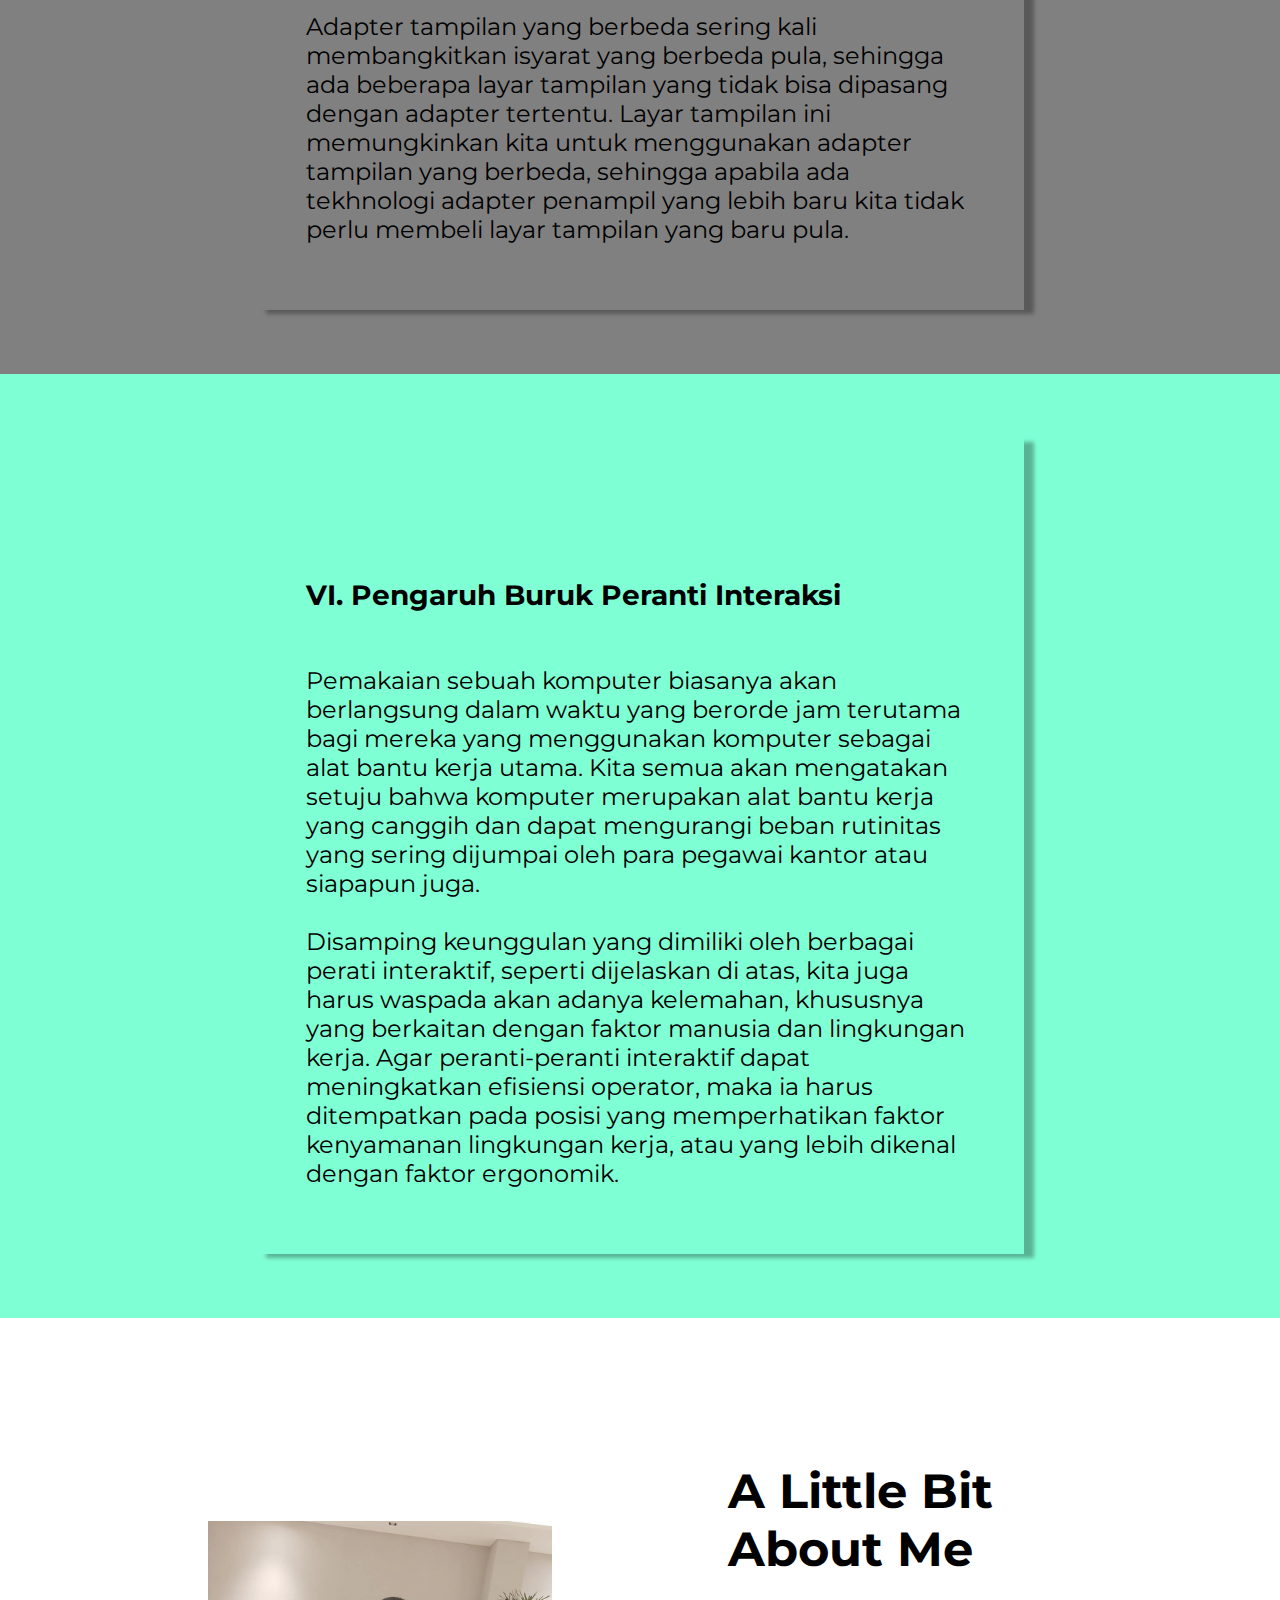
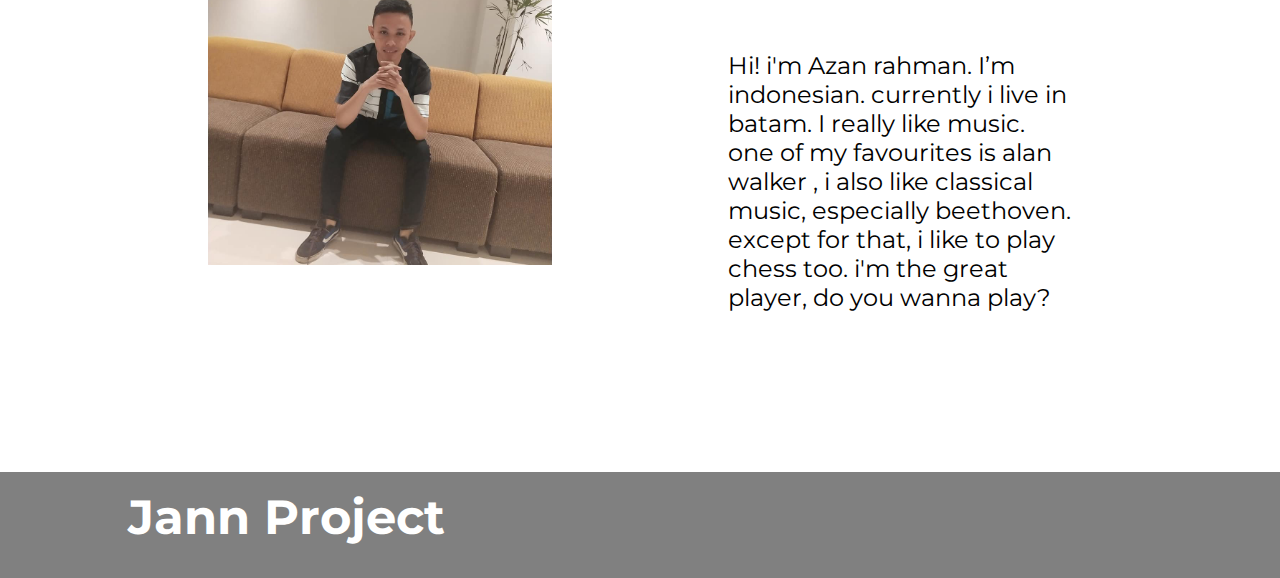
==== commit 5ec60cbd: "Update index.html" ====
--- a/index.html
+++ b/index.html
@@ -296,7 +296,7 @@
             <br><br><br>
             <p>Hi! i'm Azan rahman. I’m indonesian. 
                  currently i live in batam. I really like music. one of my favourites is alan walker
-                , i also like classical music, especially beethoven. except that, i like to play chess too.
+                , i also like classical music, especially beethoven. except for that, i like to play chess too.
             i'm the great player, do you wanna play? </p>
         </div>
     </section>
@@ -315,4 +315,4 @@
         </div>
     </footer>
 </body>
-</html>+</html>
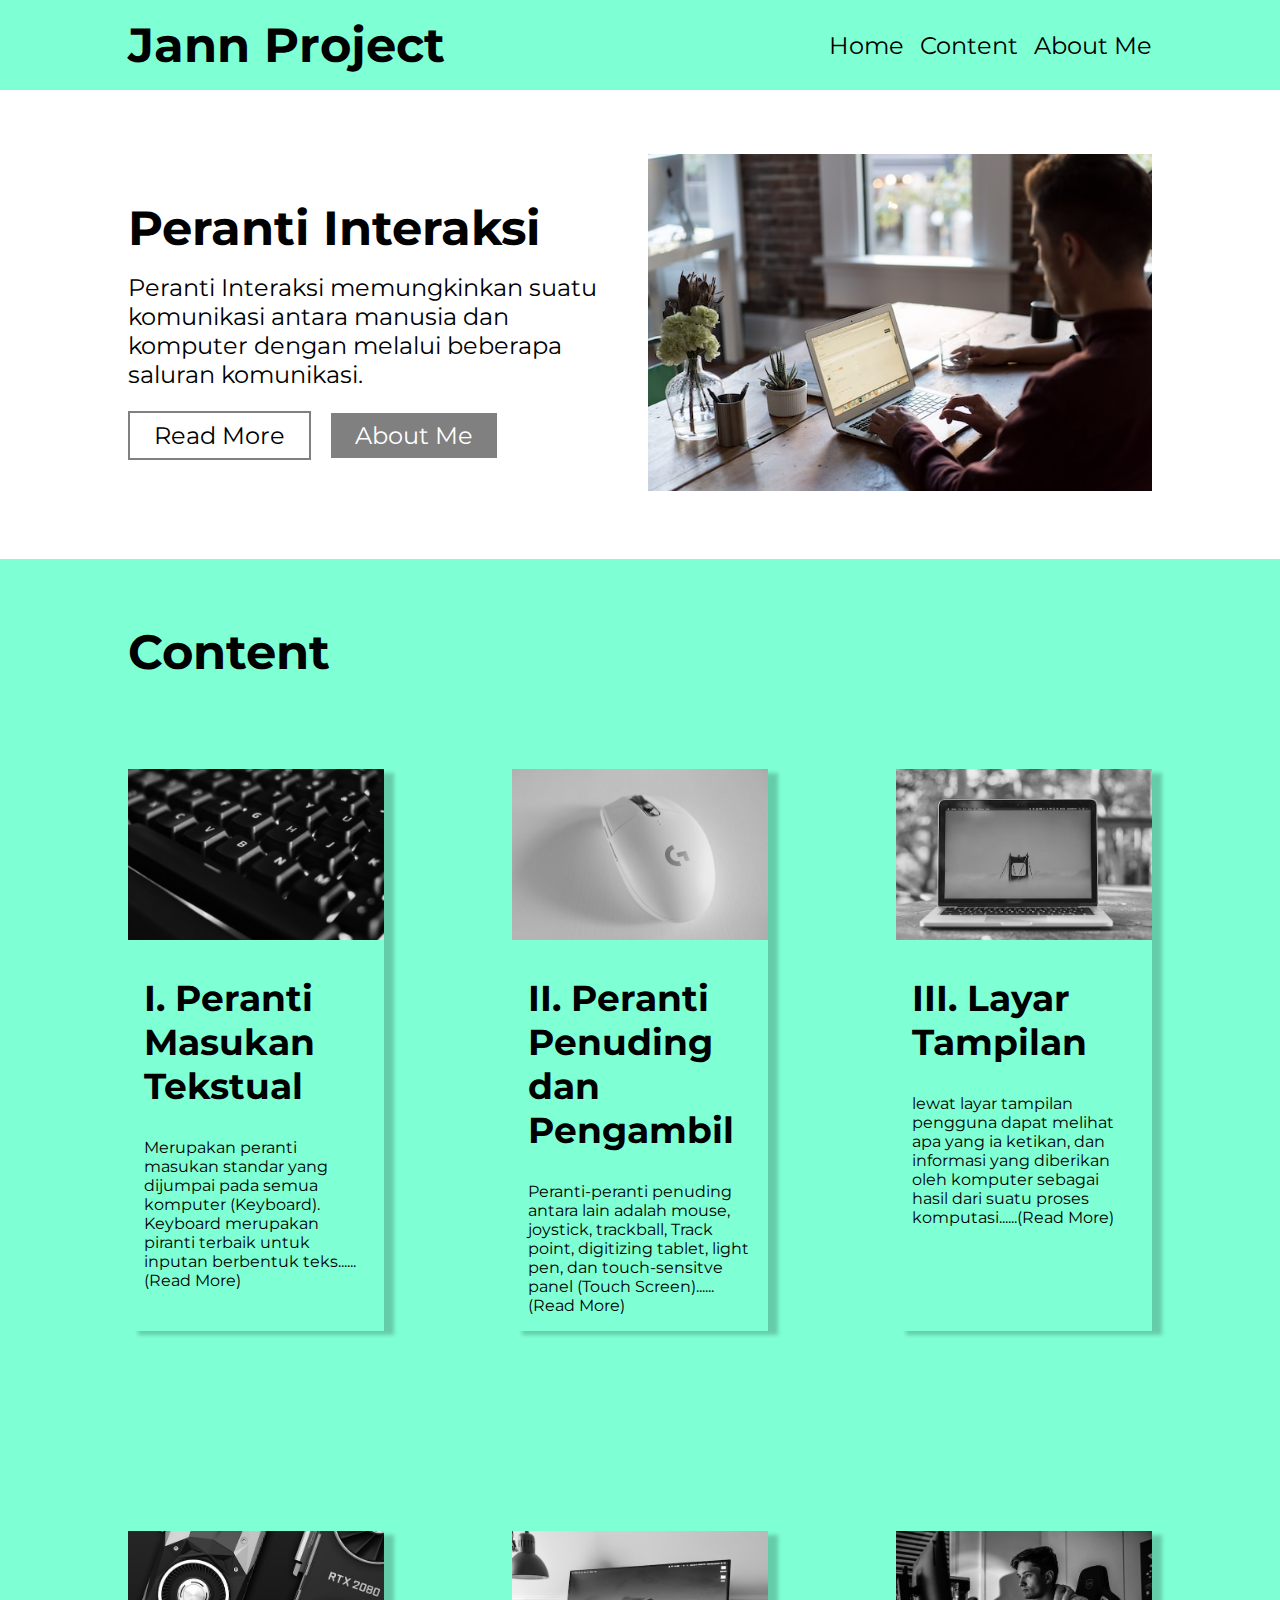
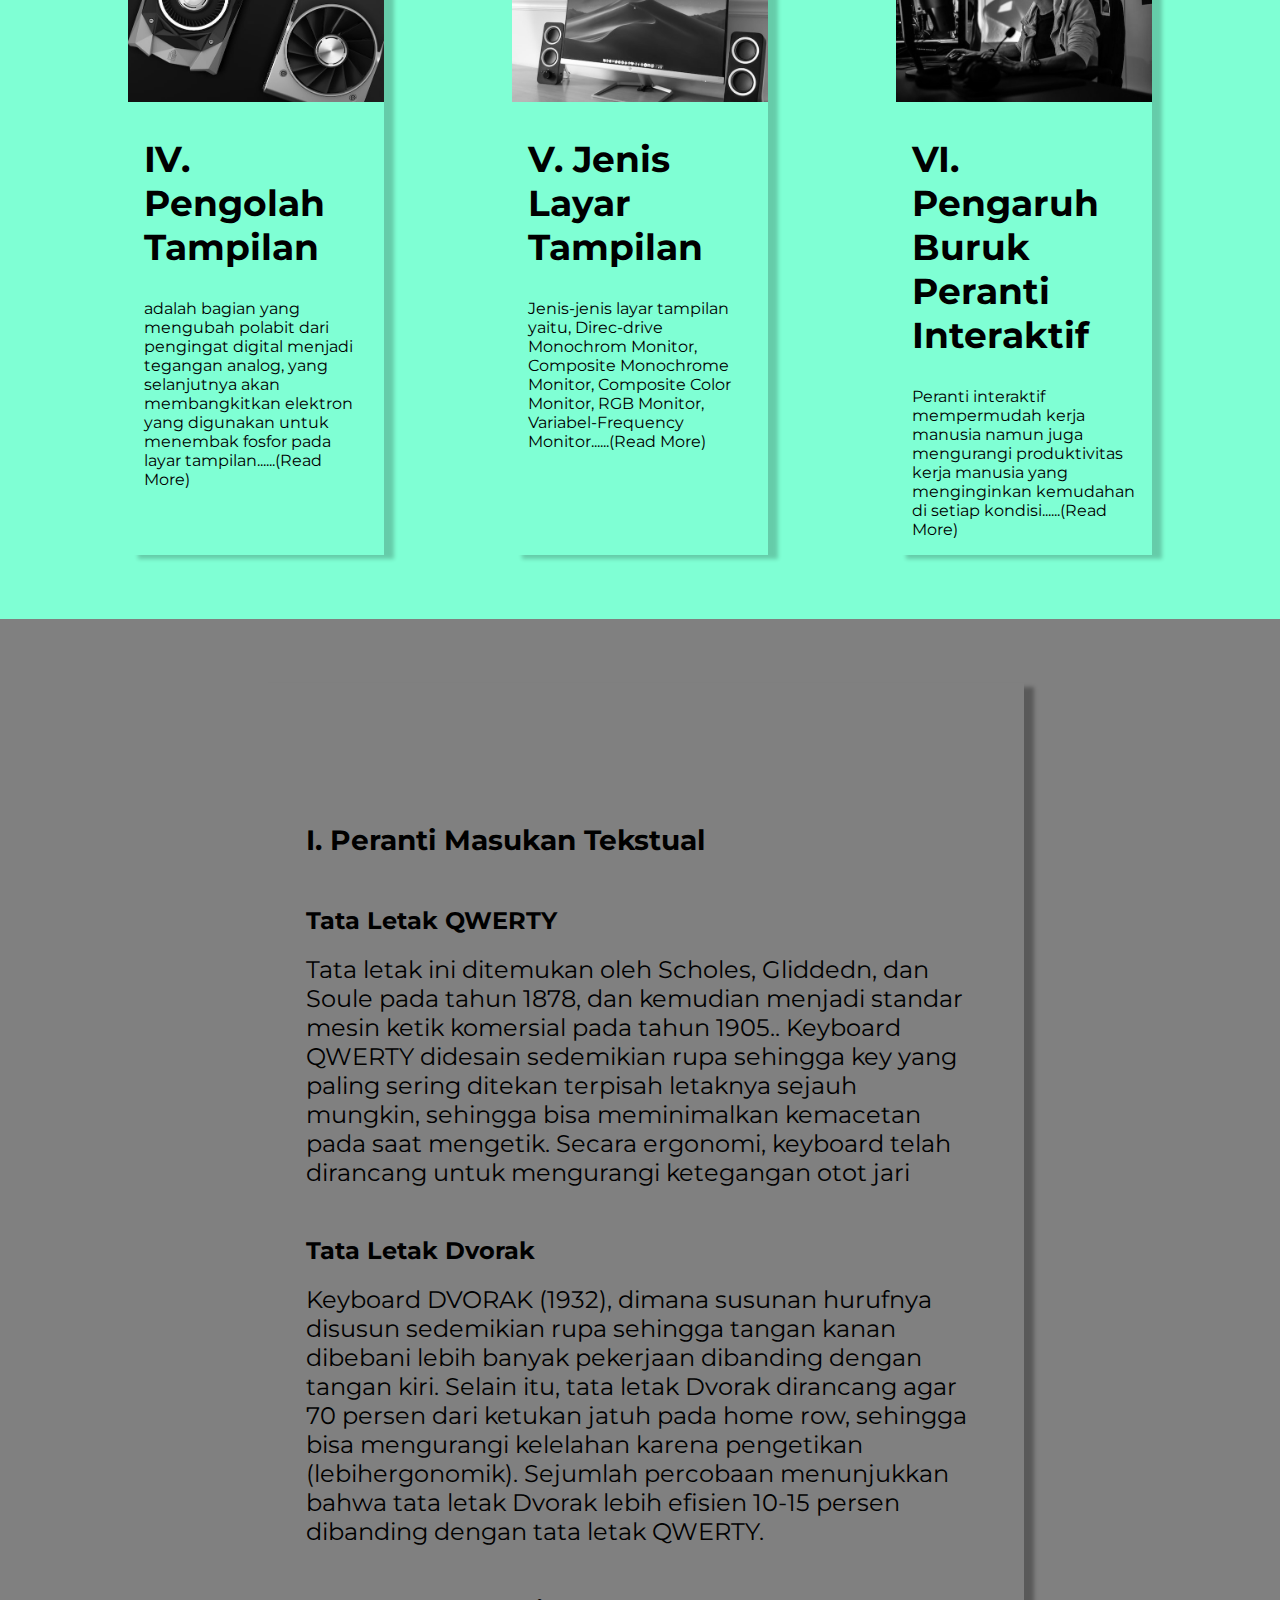
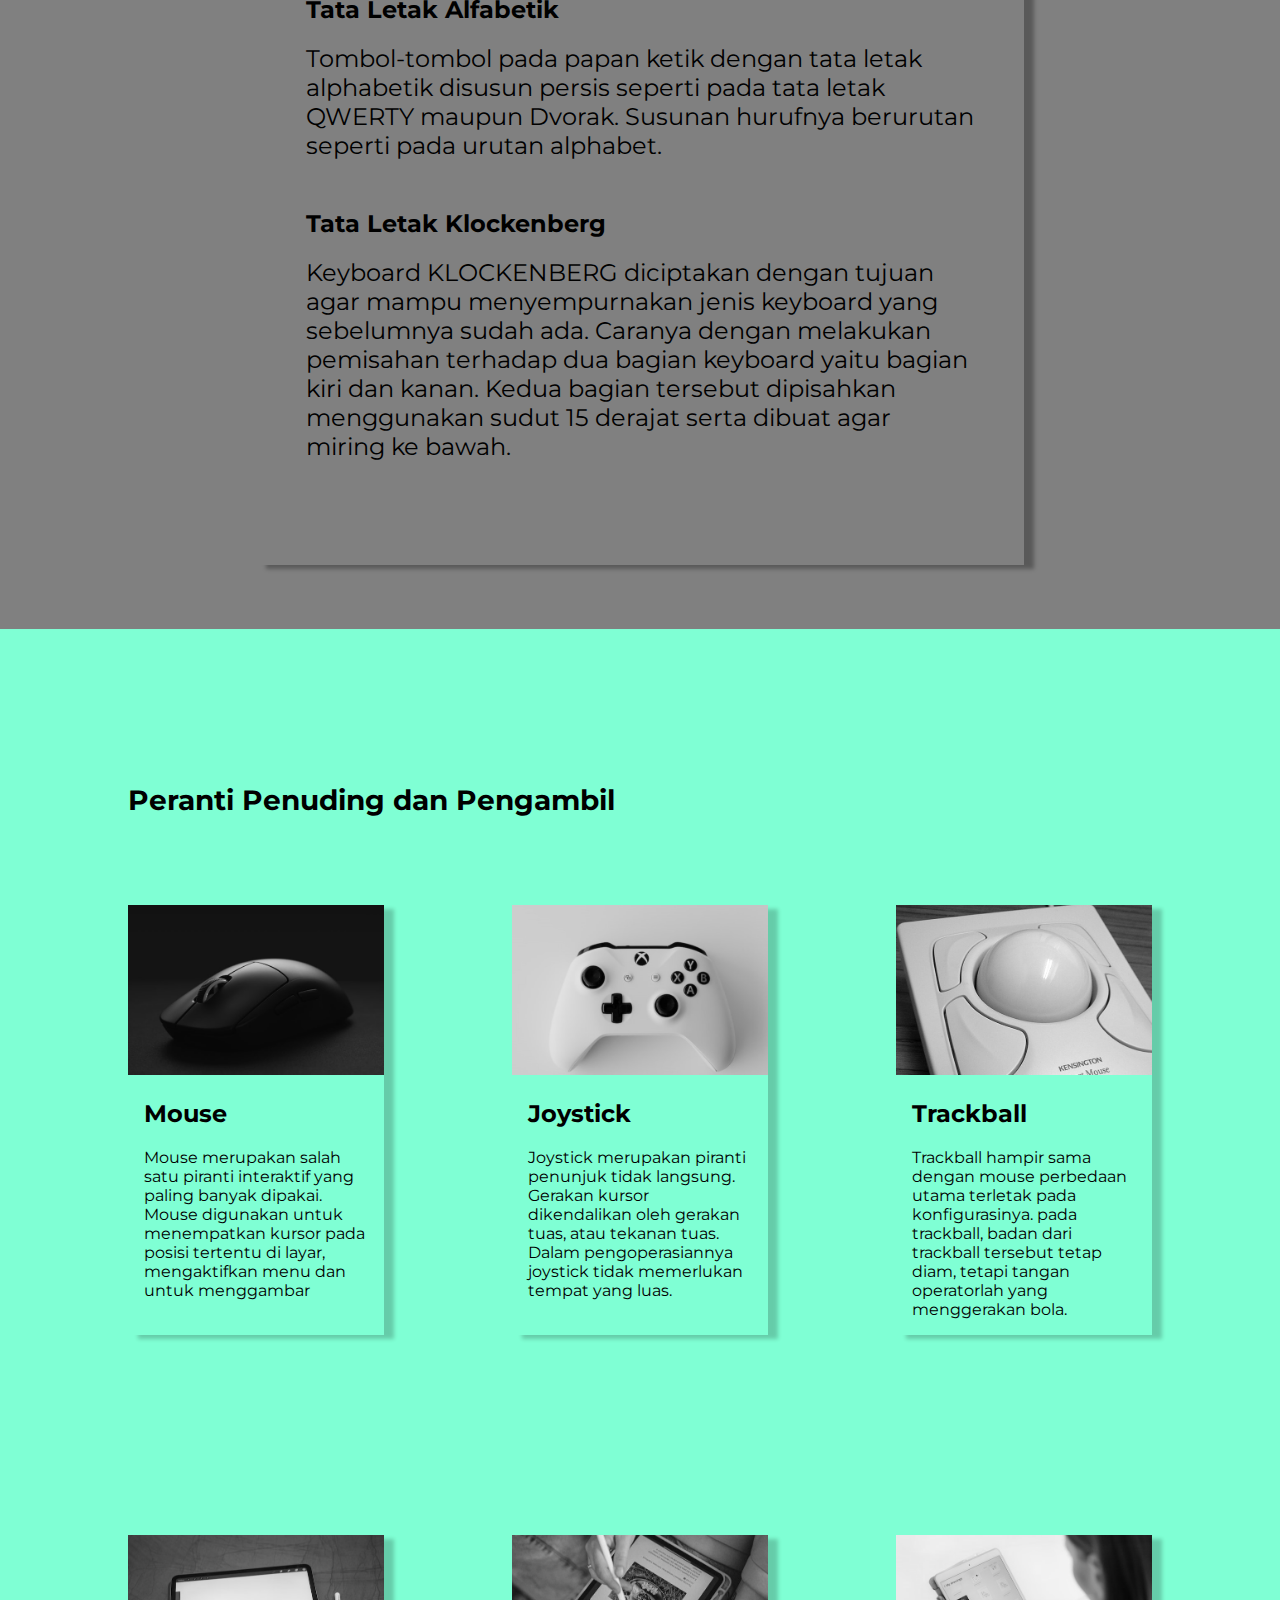
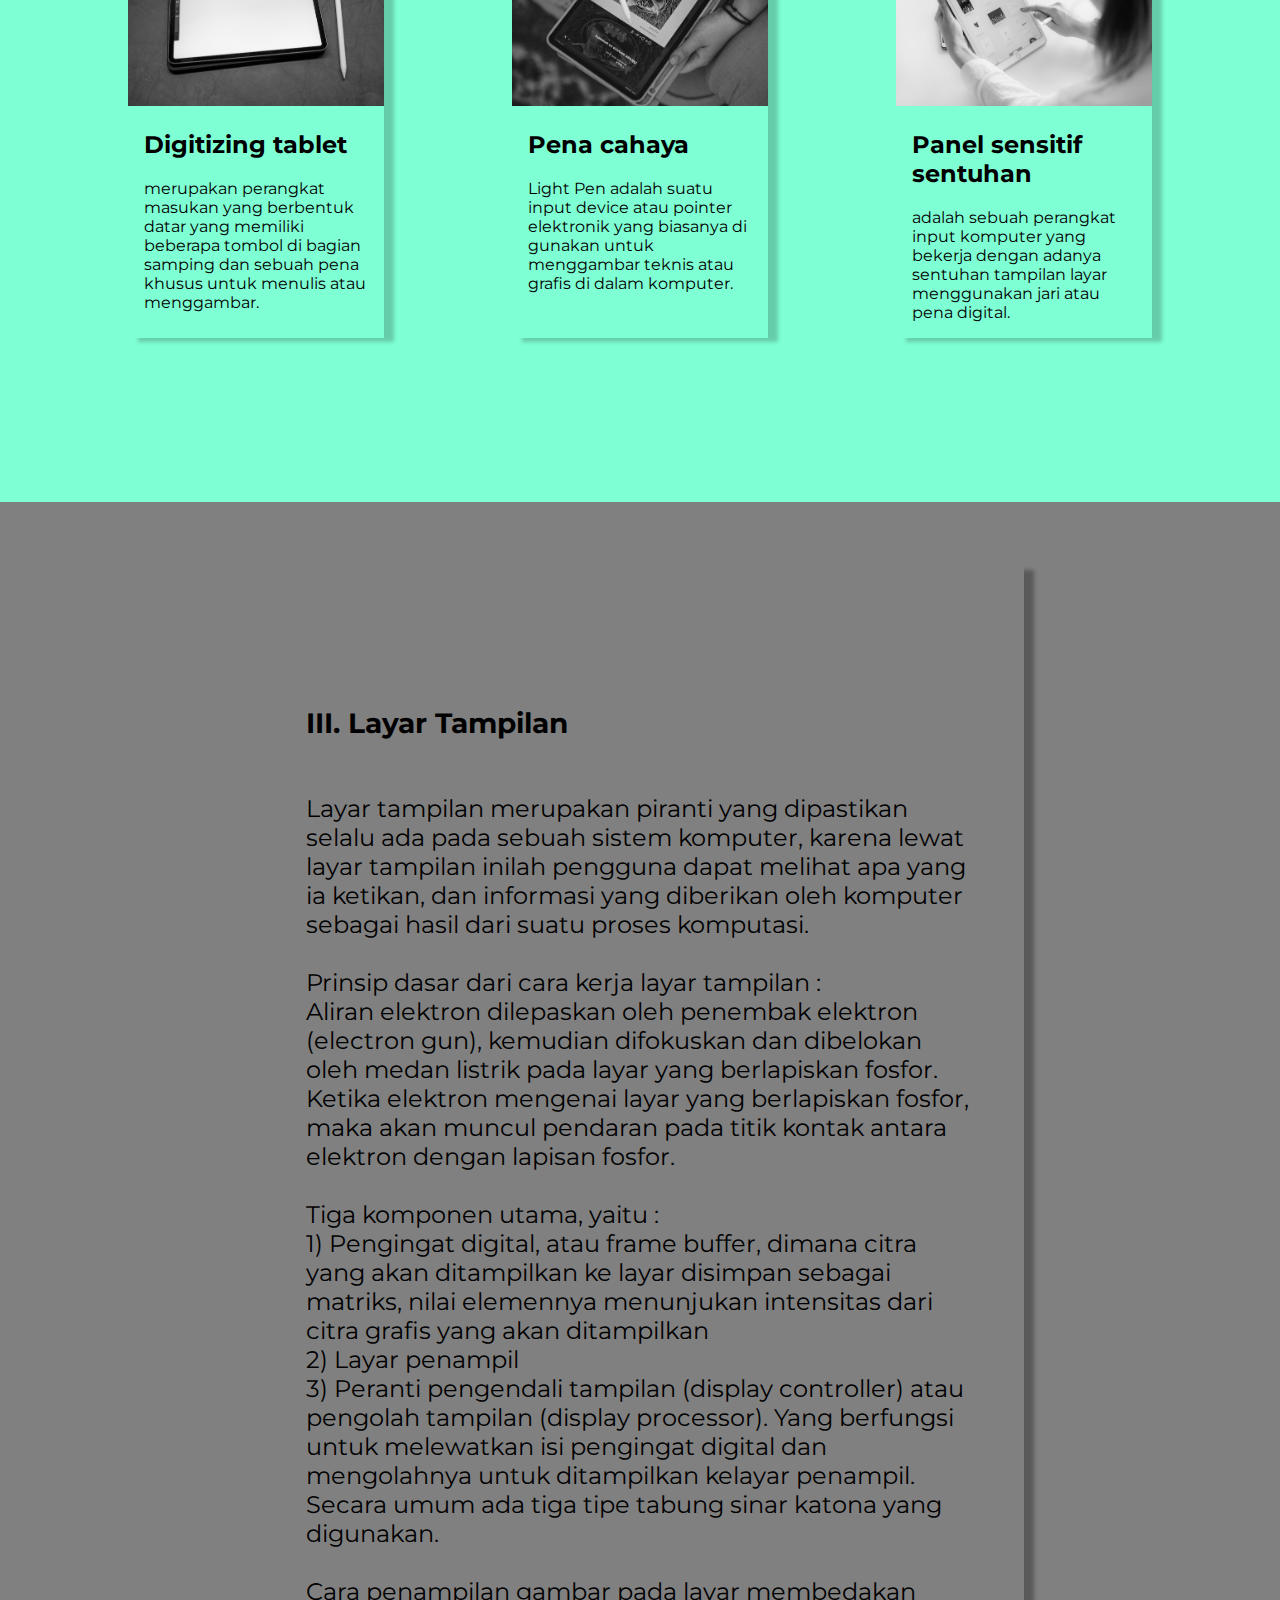
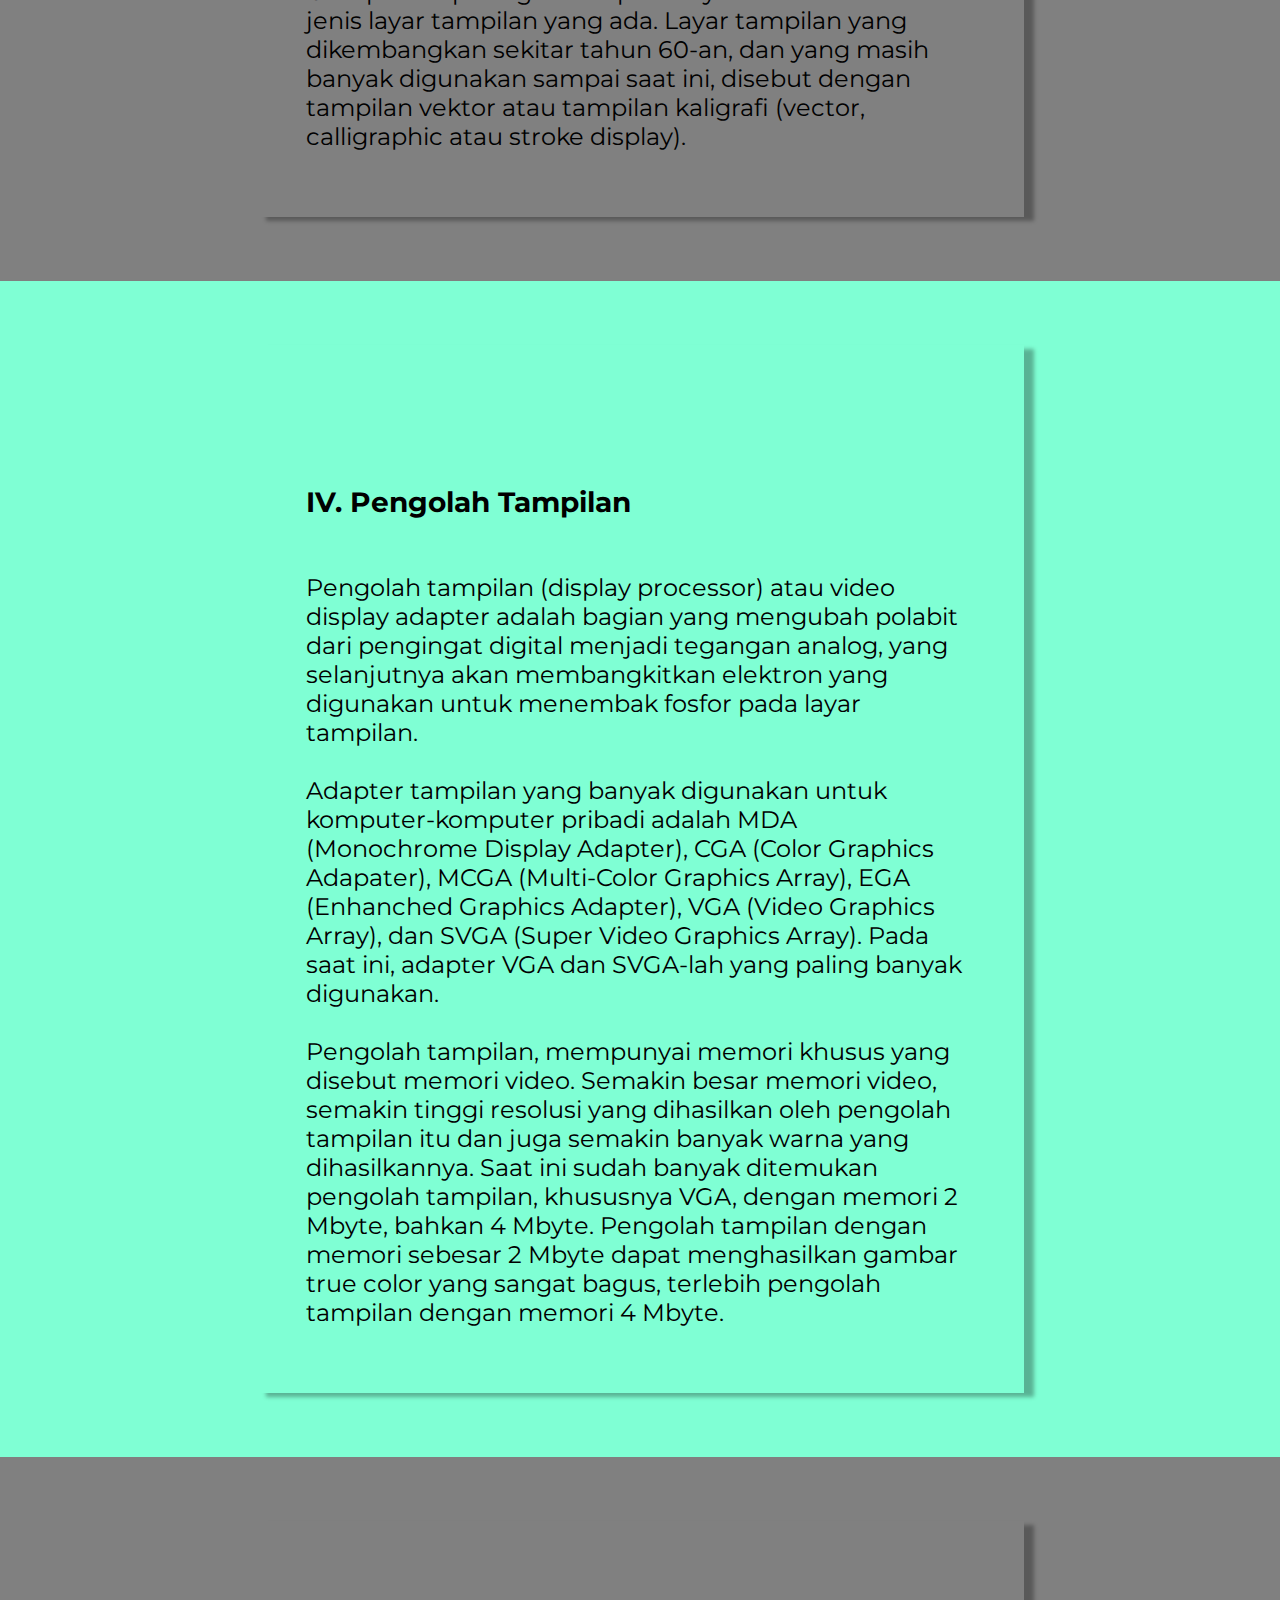
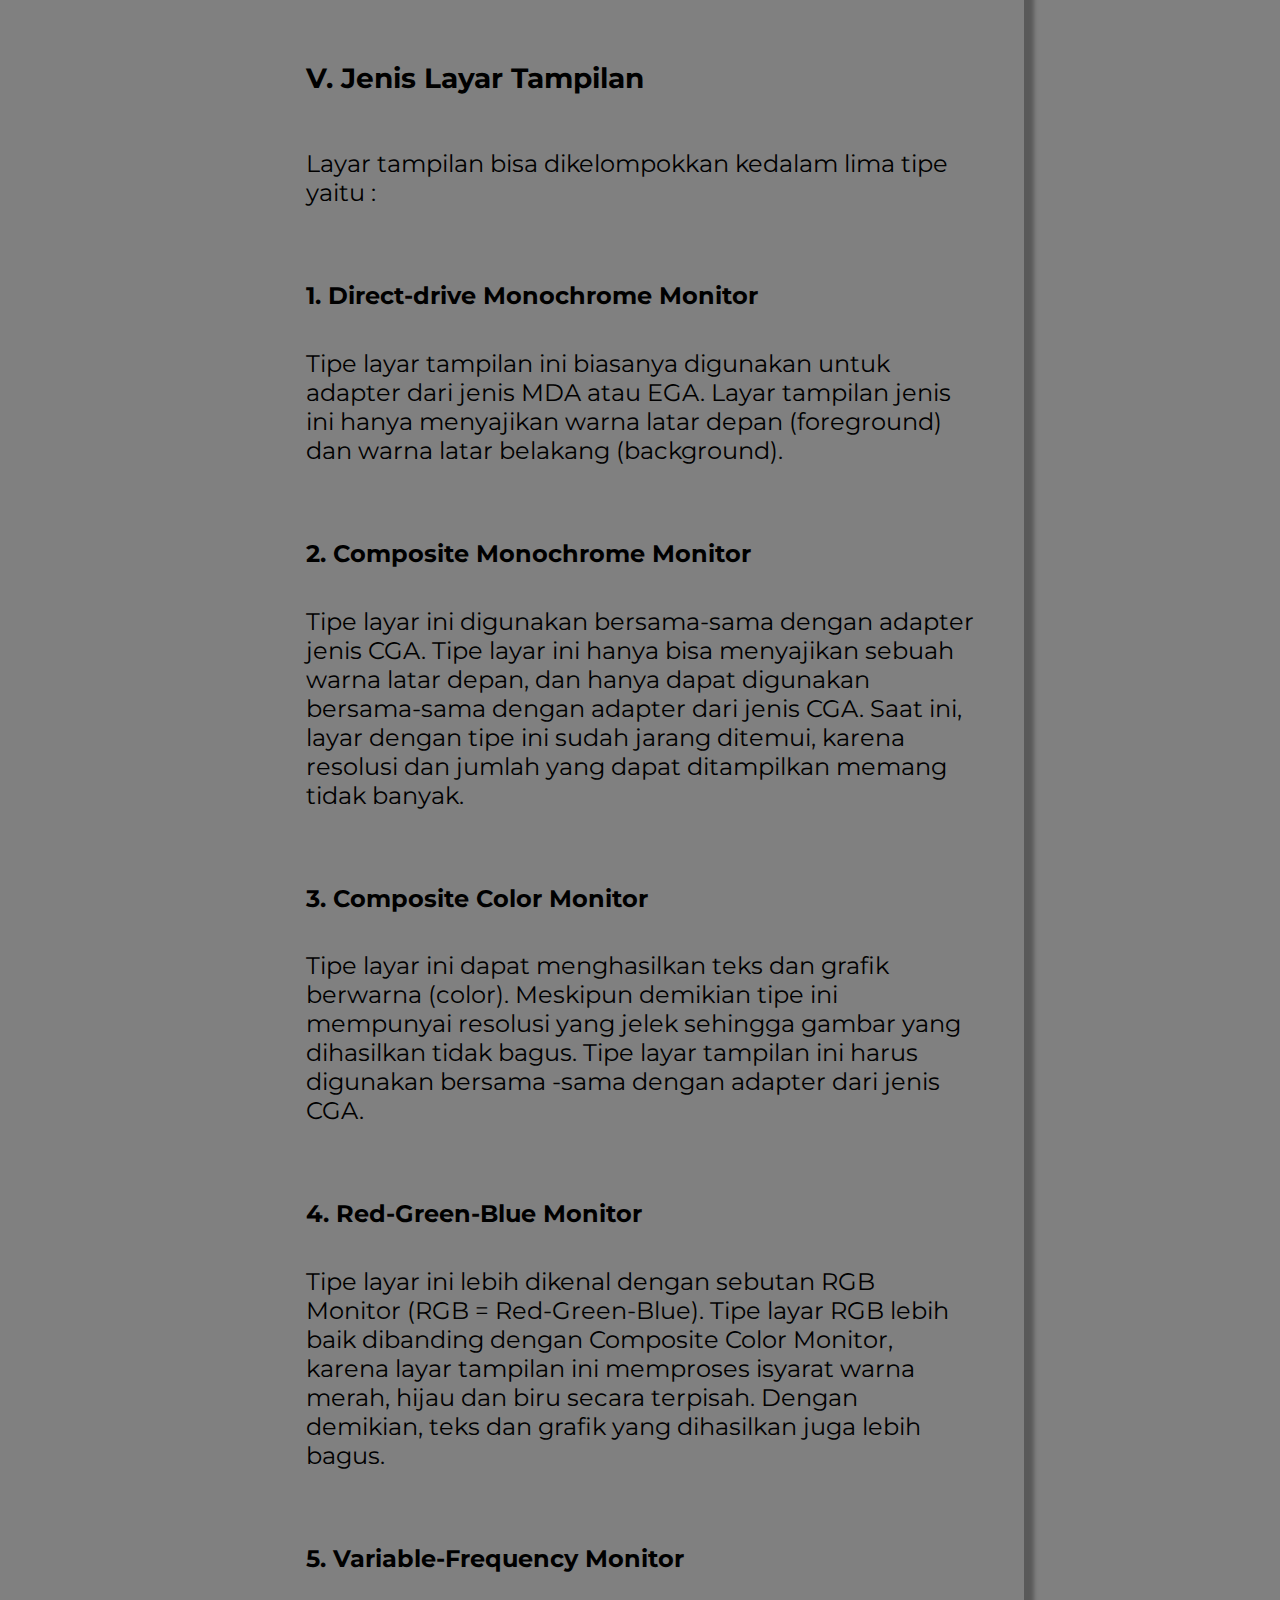
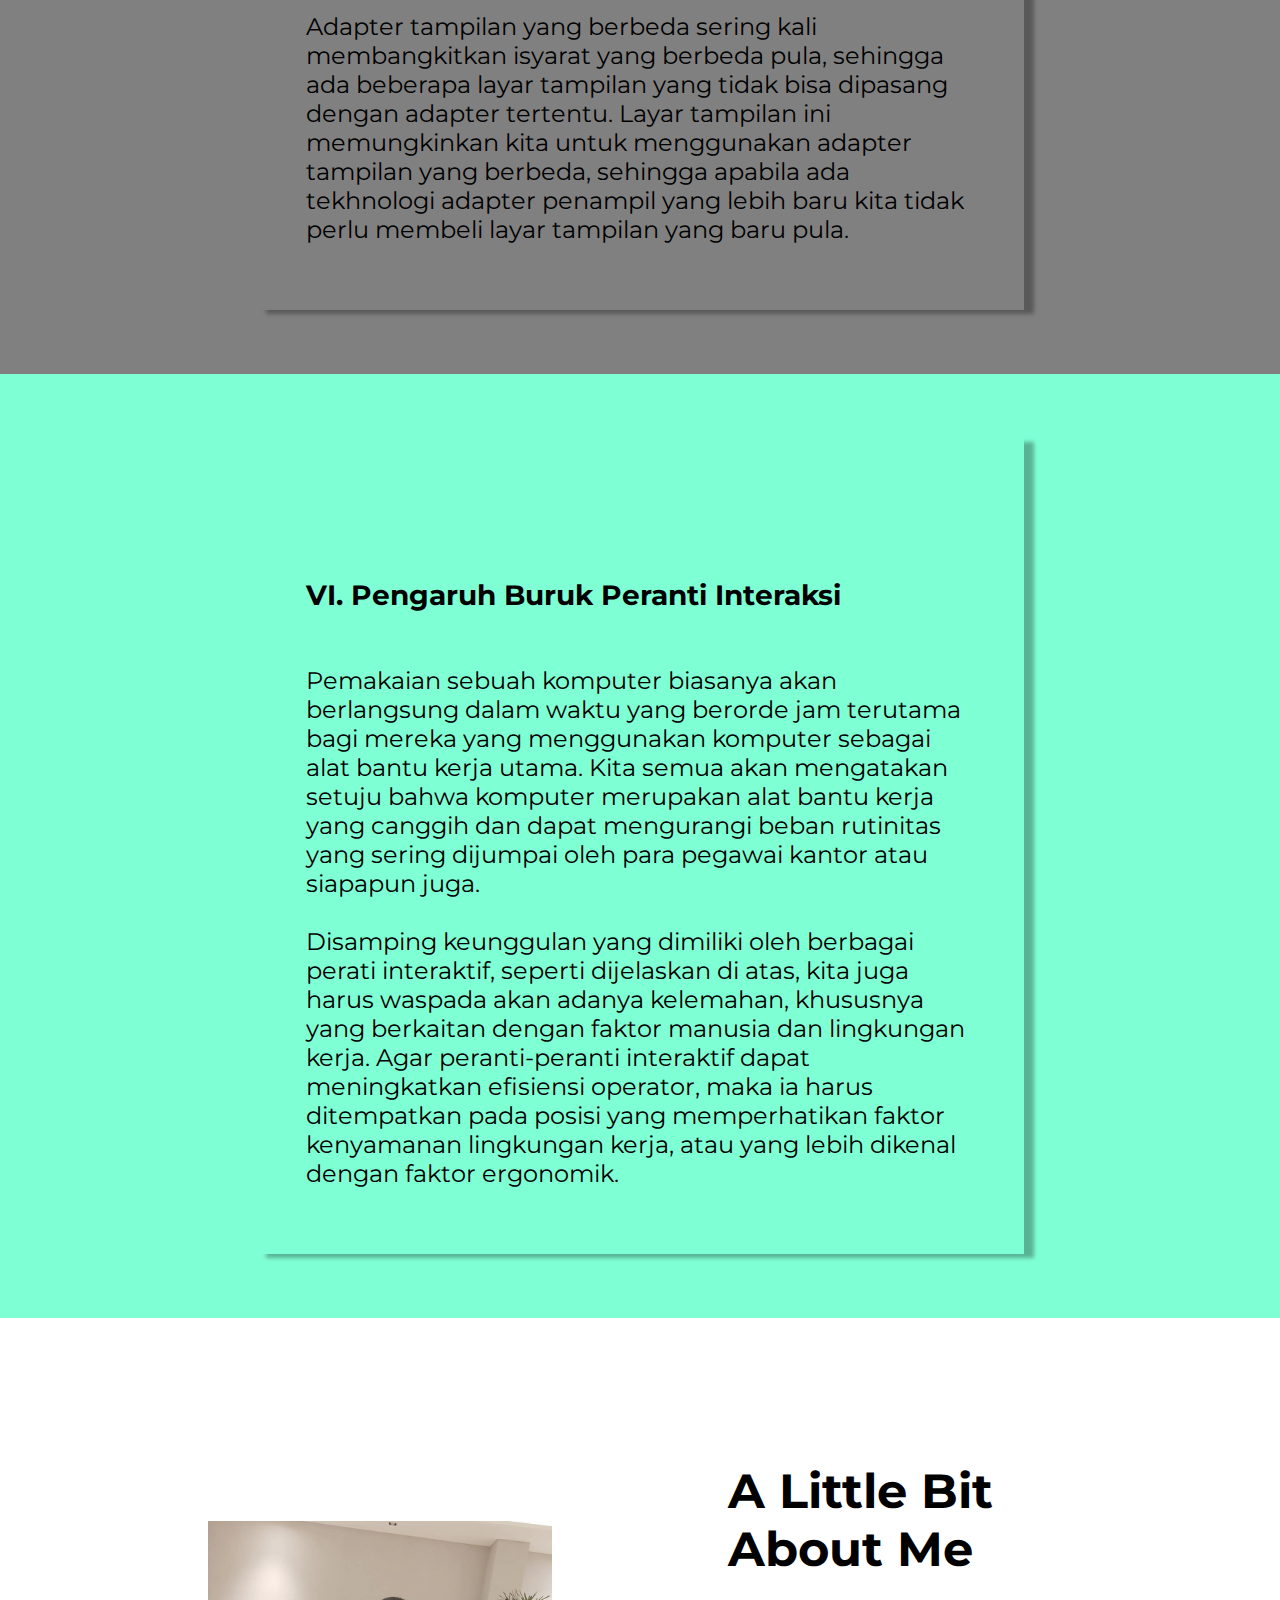
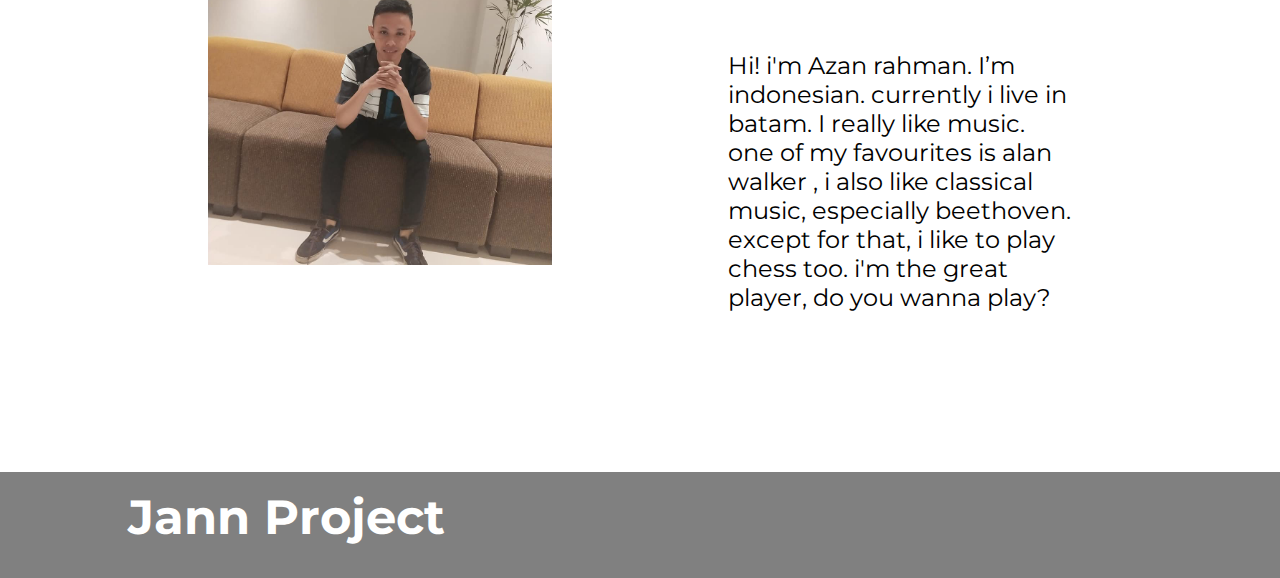
==== commit 1b31ecca: "Update index.html" ====
--- a/index.html
+++ b/index.html
@@ -29,7 +29,7 @@
                 </p>
             <div>
                 <a class="btn btn-alt" href="#service">Read More</a>
-                <a class="btn" href="#Contact">Contact Me</a>
+                <a class="btn" href="#about">About Me</a>
             </div>
         </div>
         <div>
--- a/style.css
+++ b/style.css
@@ -44,7 +44,7 @@
 }
 
 .btn {
-    background-color: #FFC108;
+    background-color: grey;
     color: white;
     padding: 8px 24px;
 }
@@ -53,7 +53,7 @@
     background-color: white;
     color: black;
     margin-right: 16px;
-    border: 2px solid #FFC108;
+    border: 2px solid grey;
 }
 
 #header {
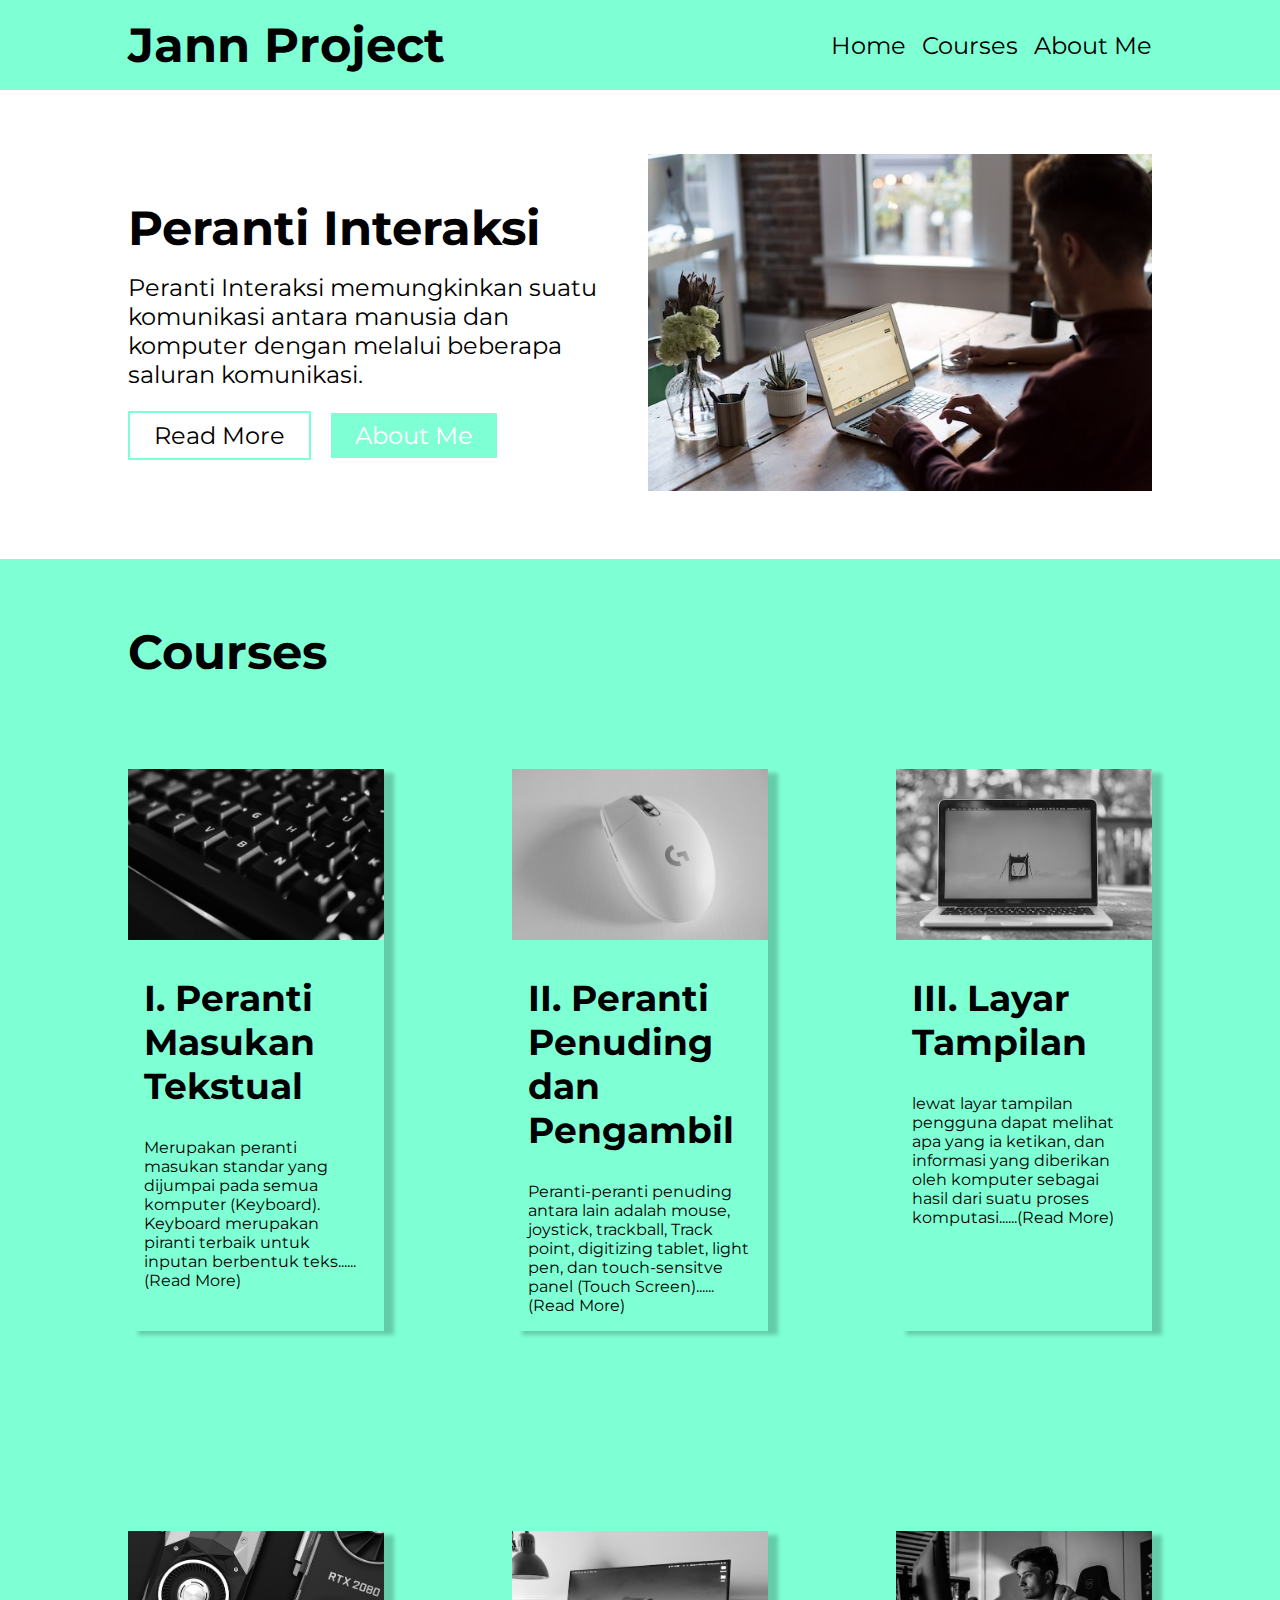
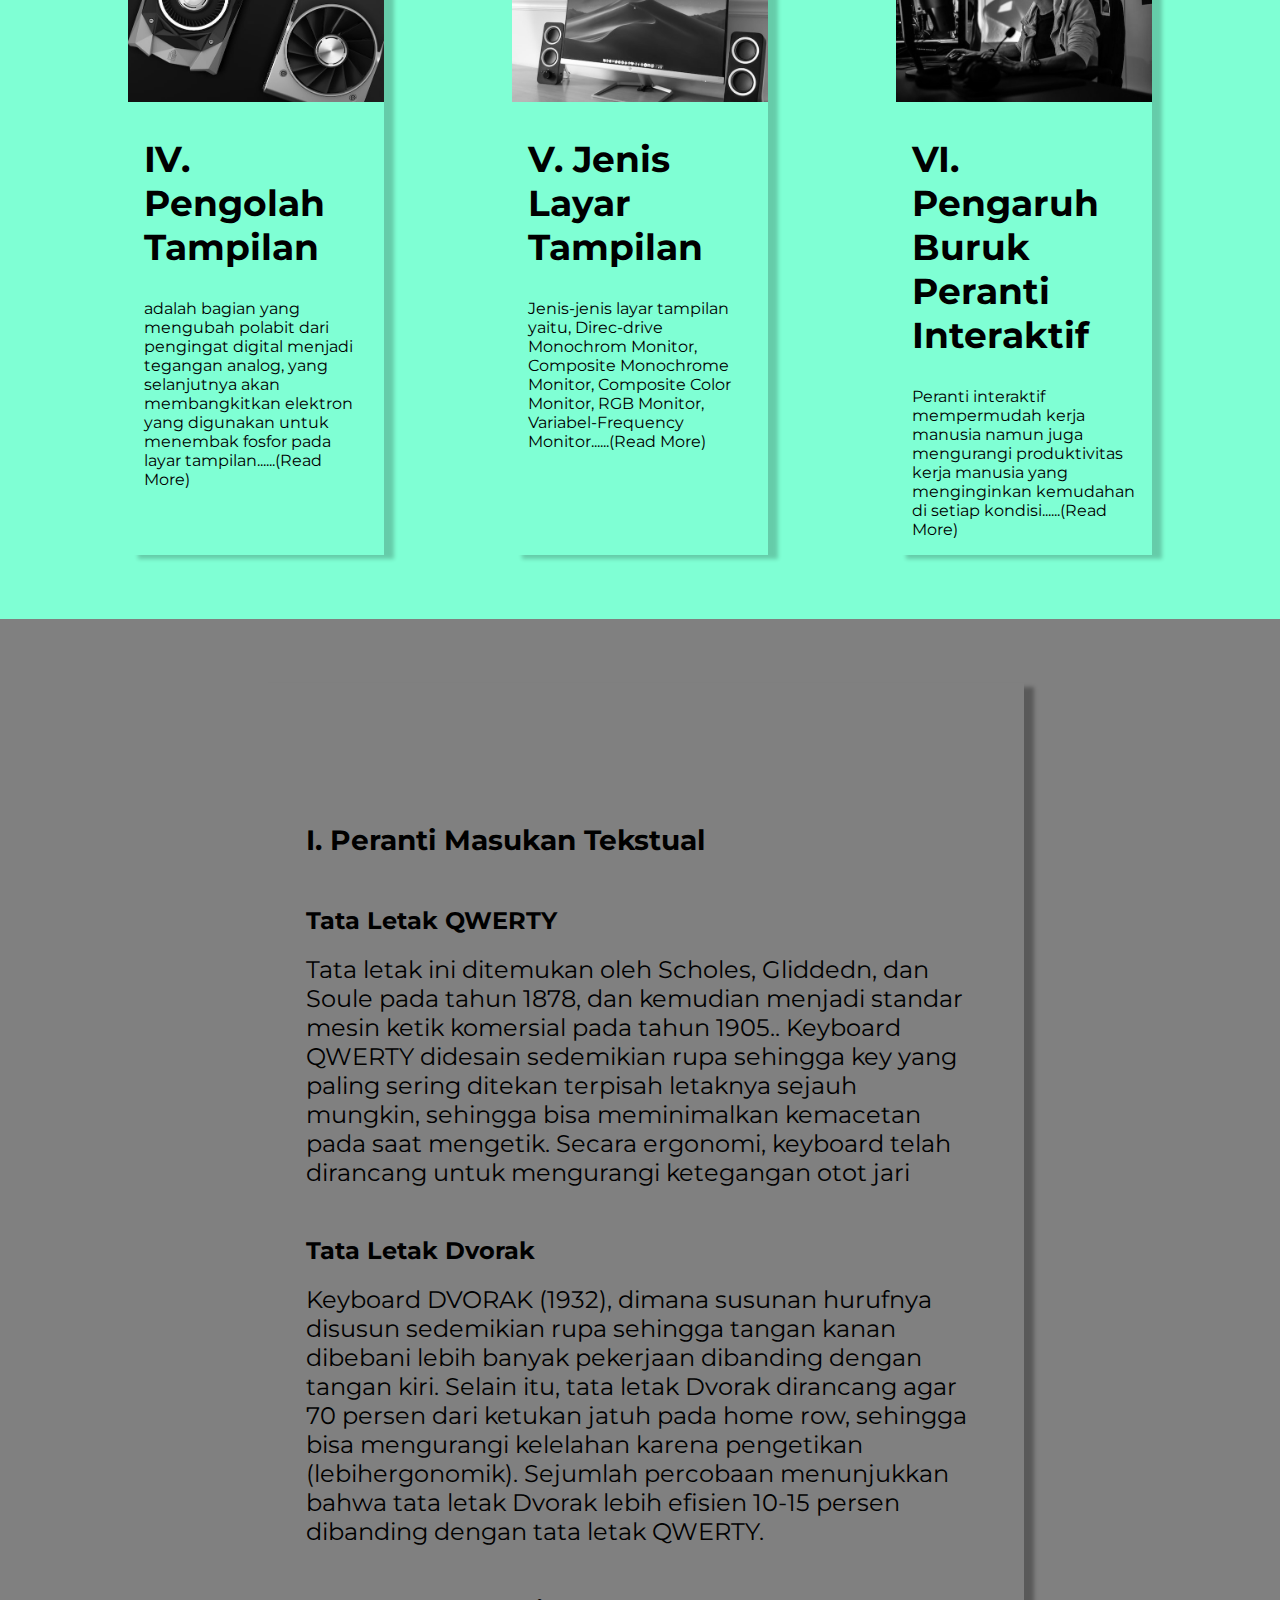
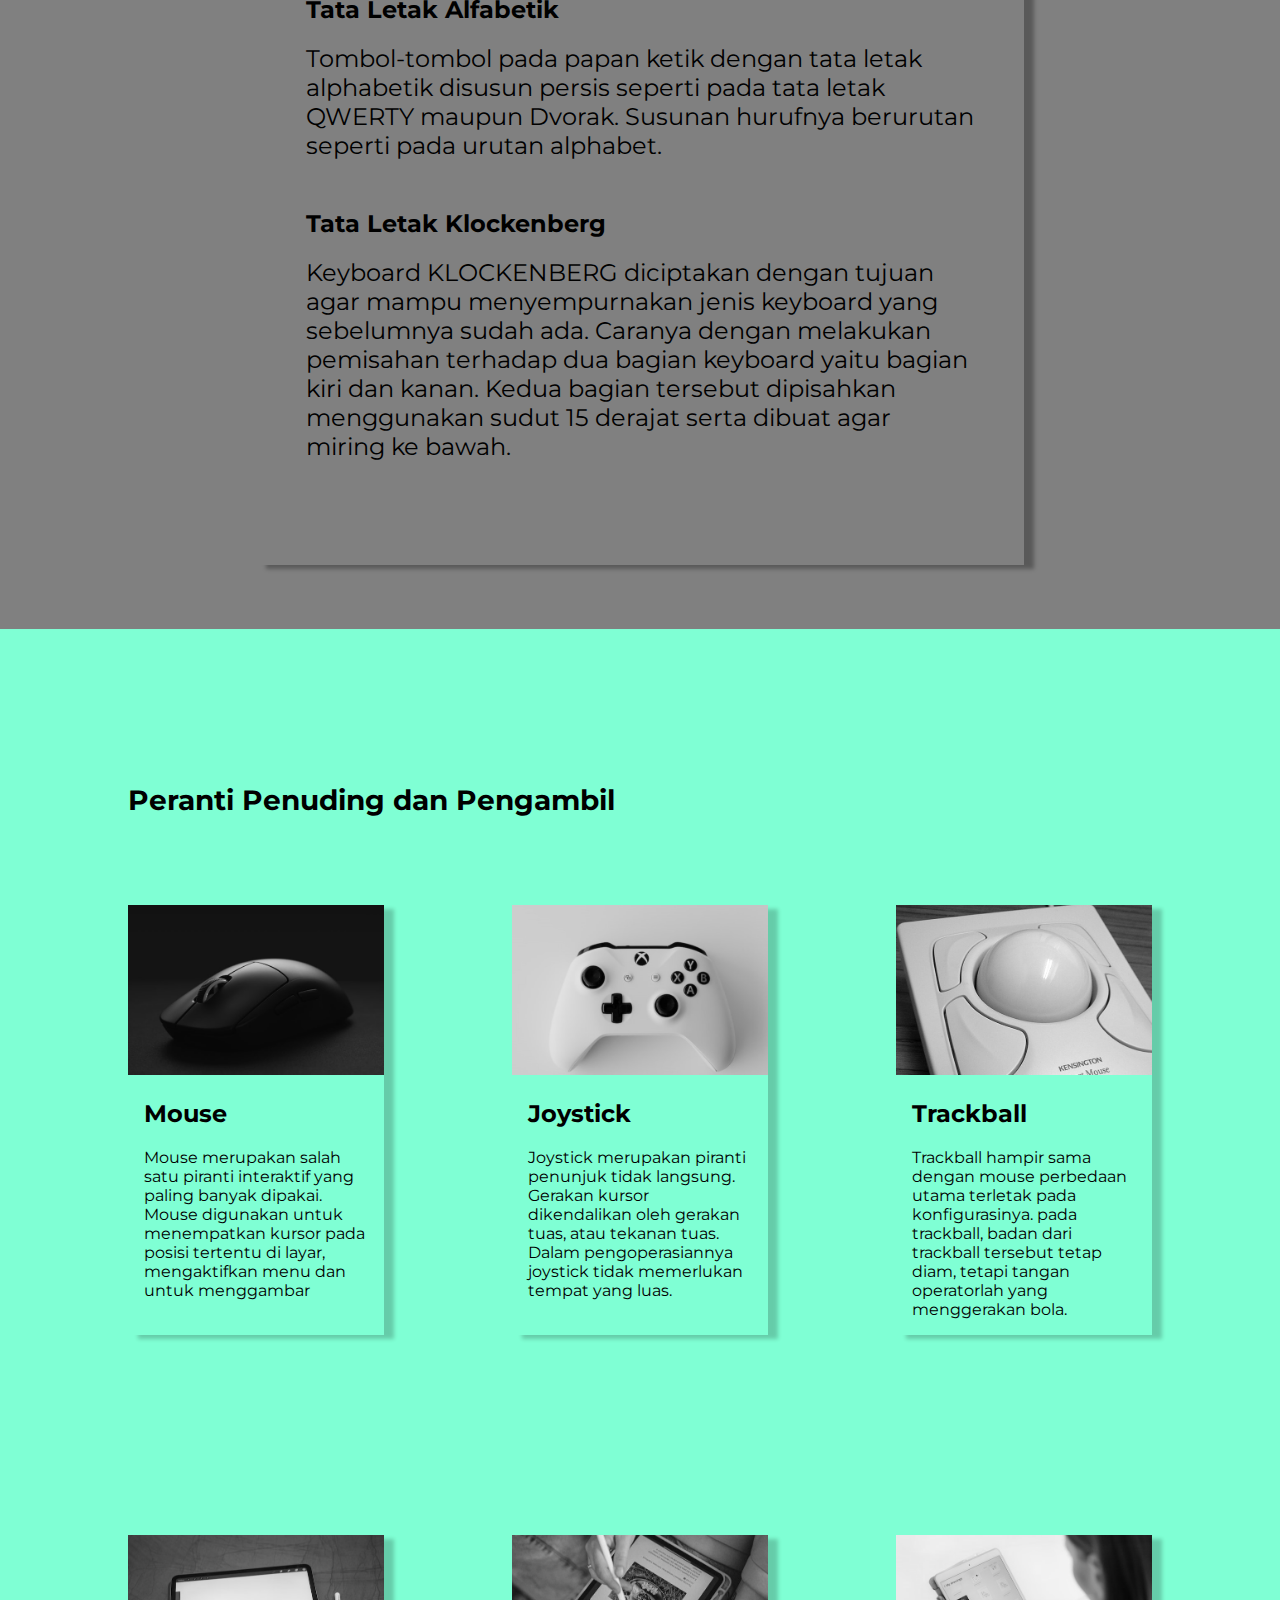
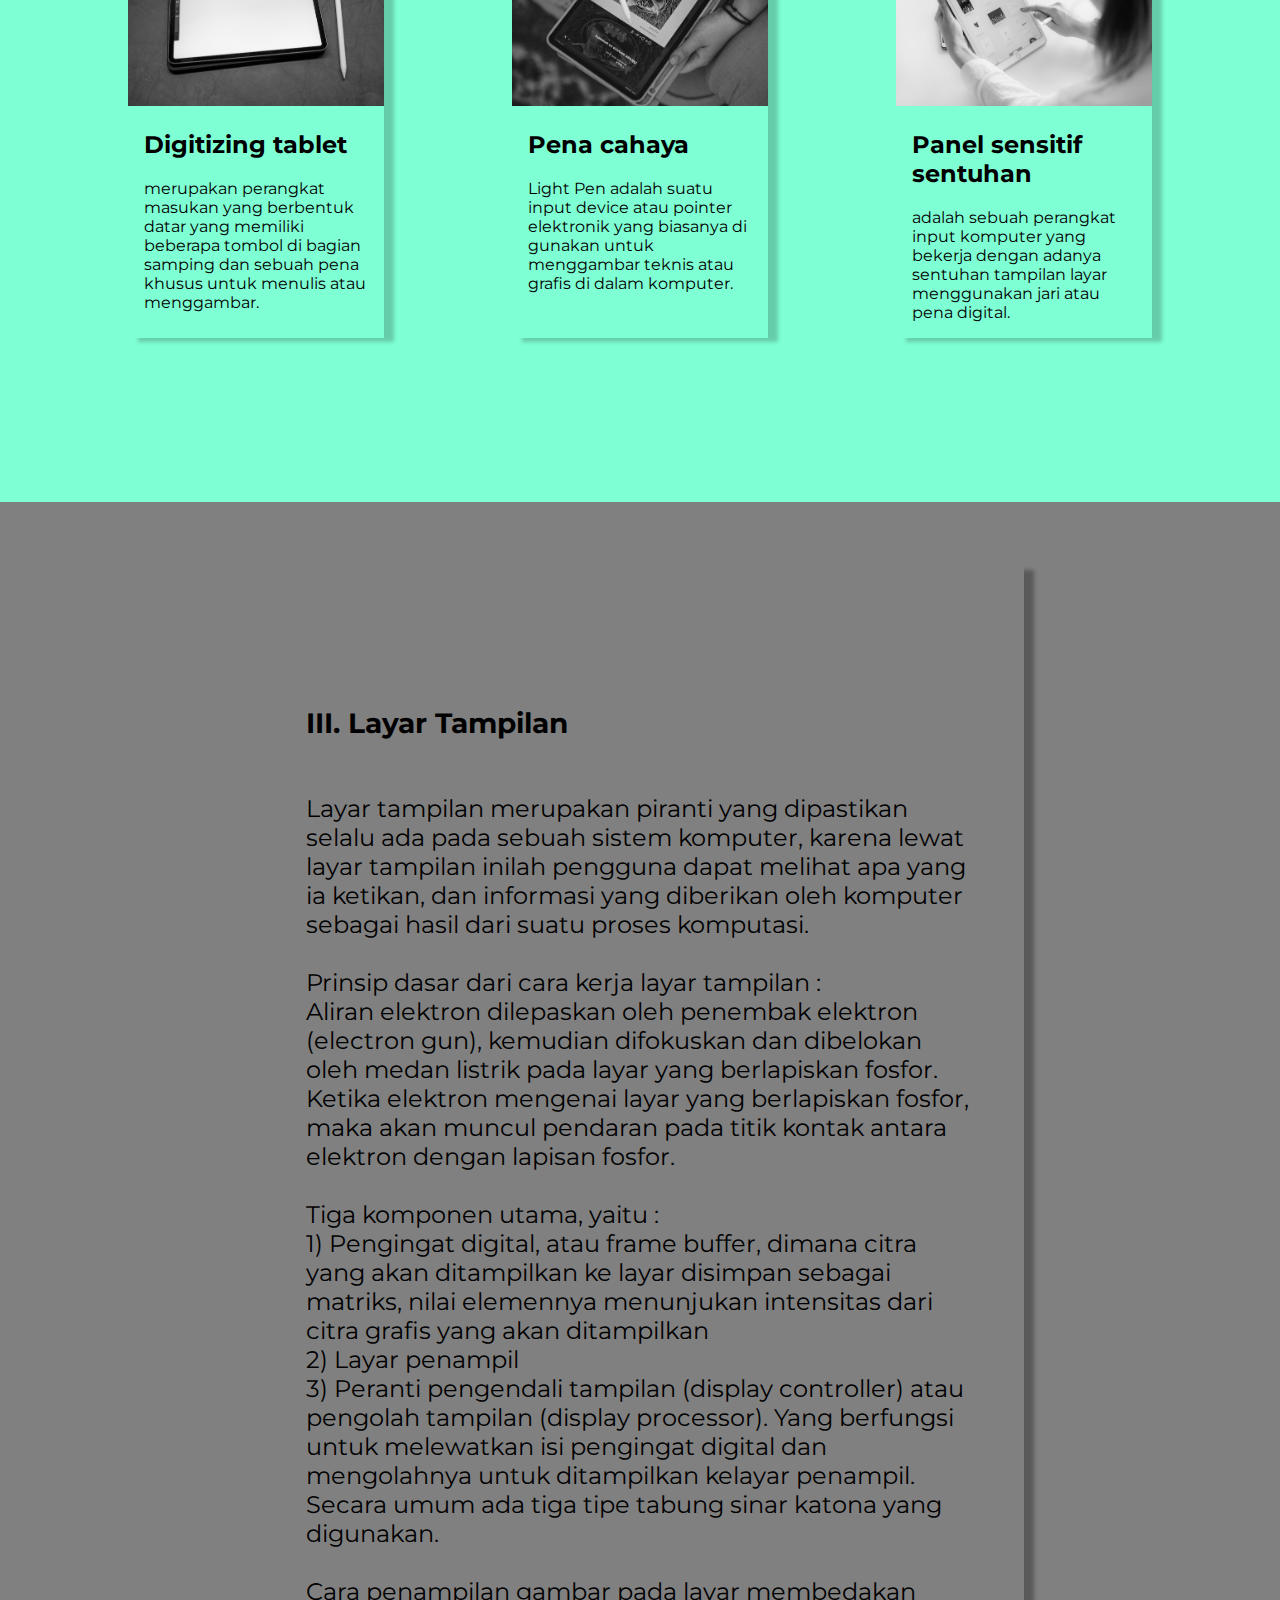
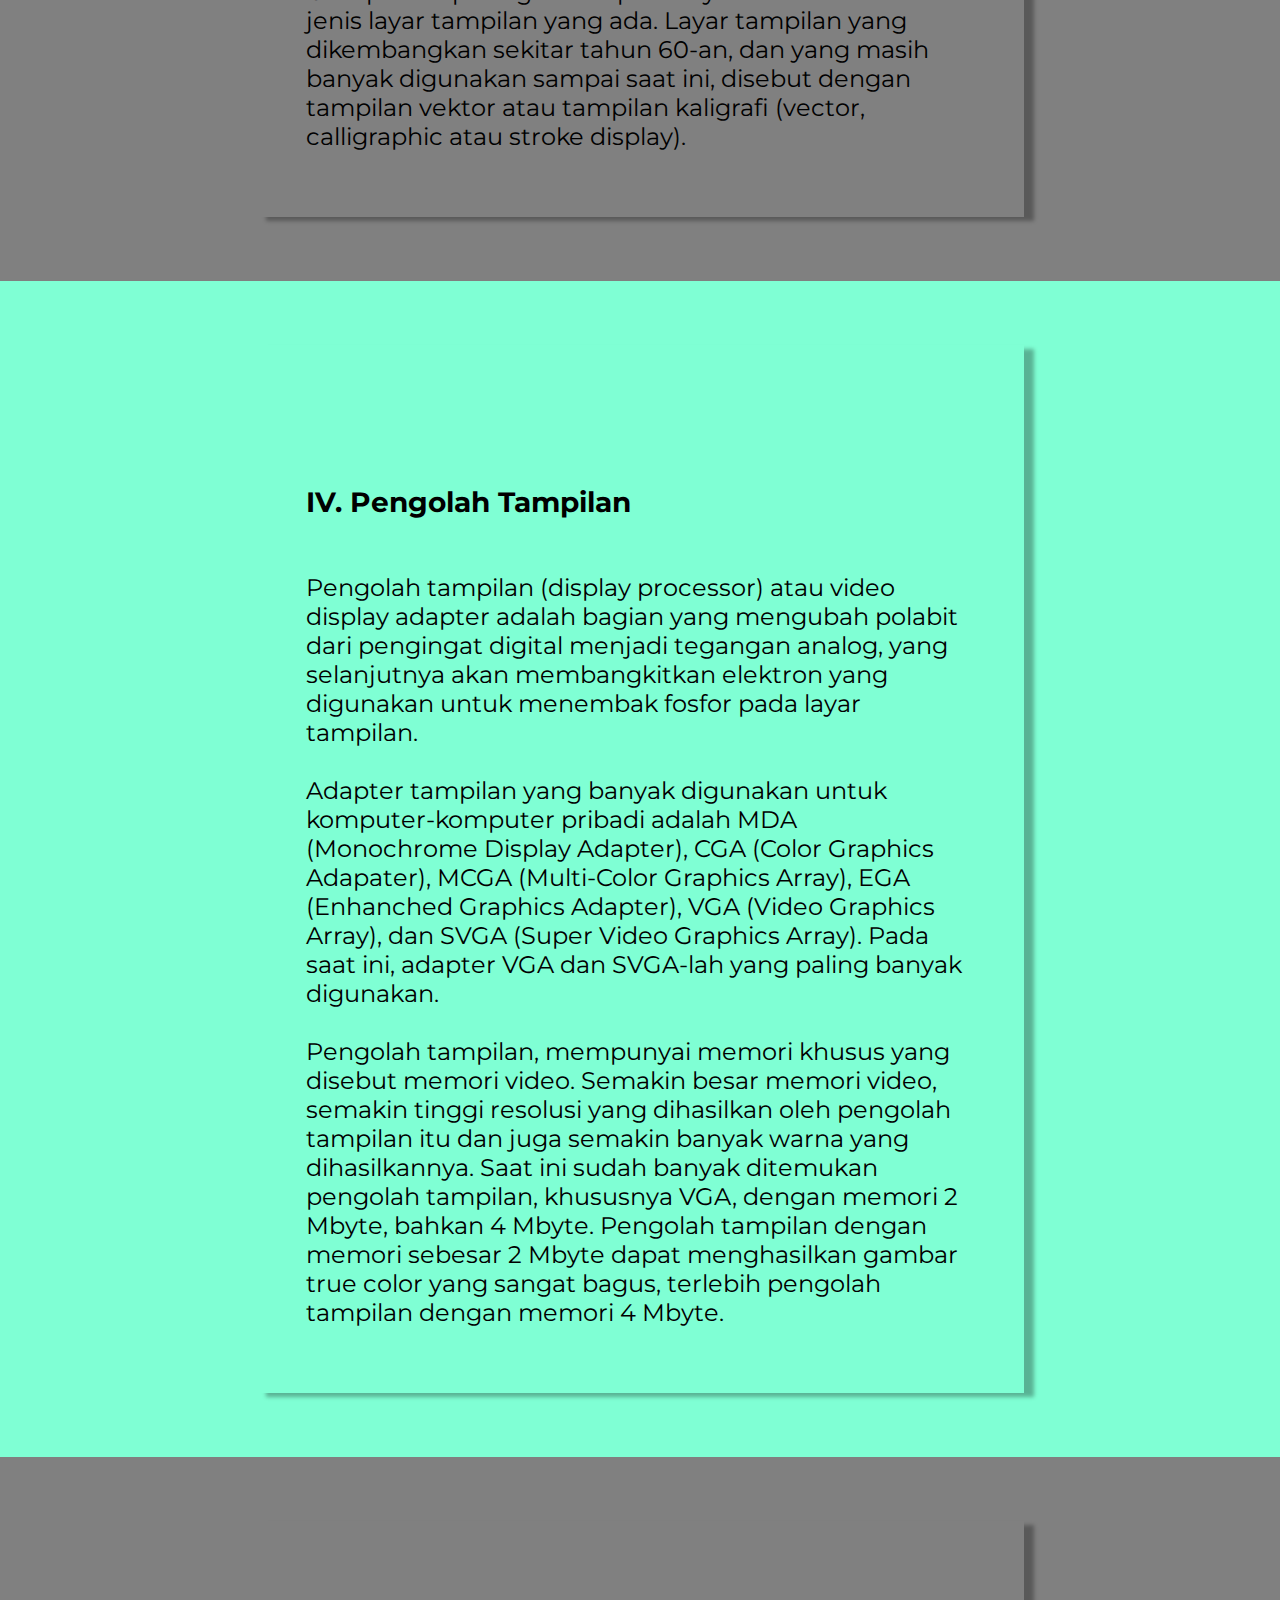
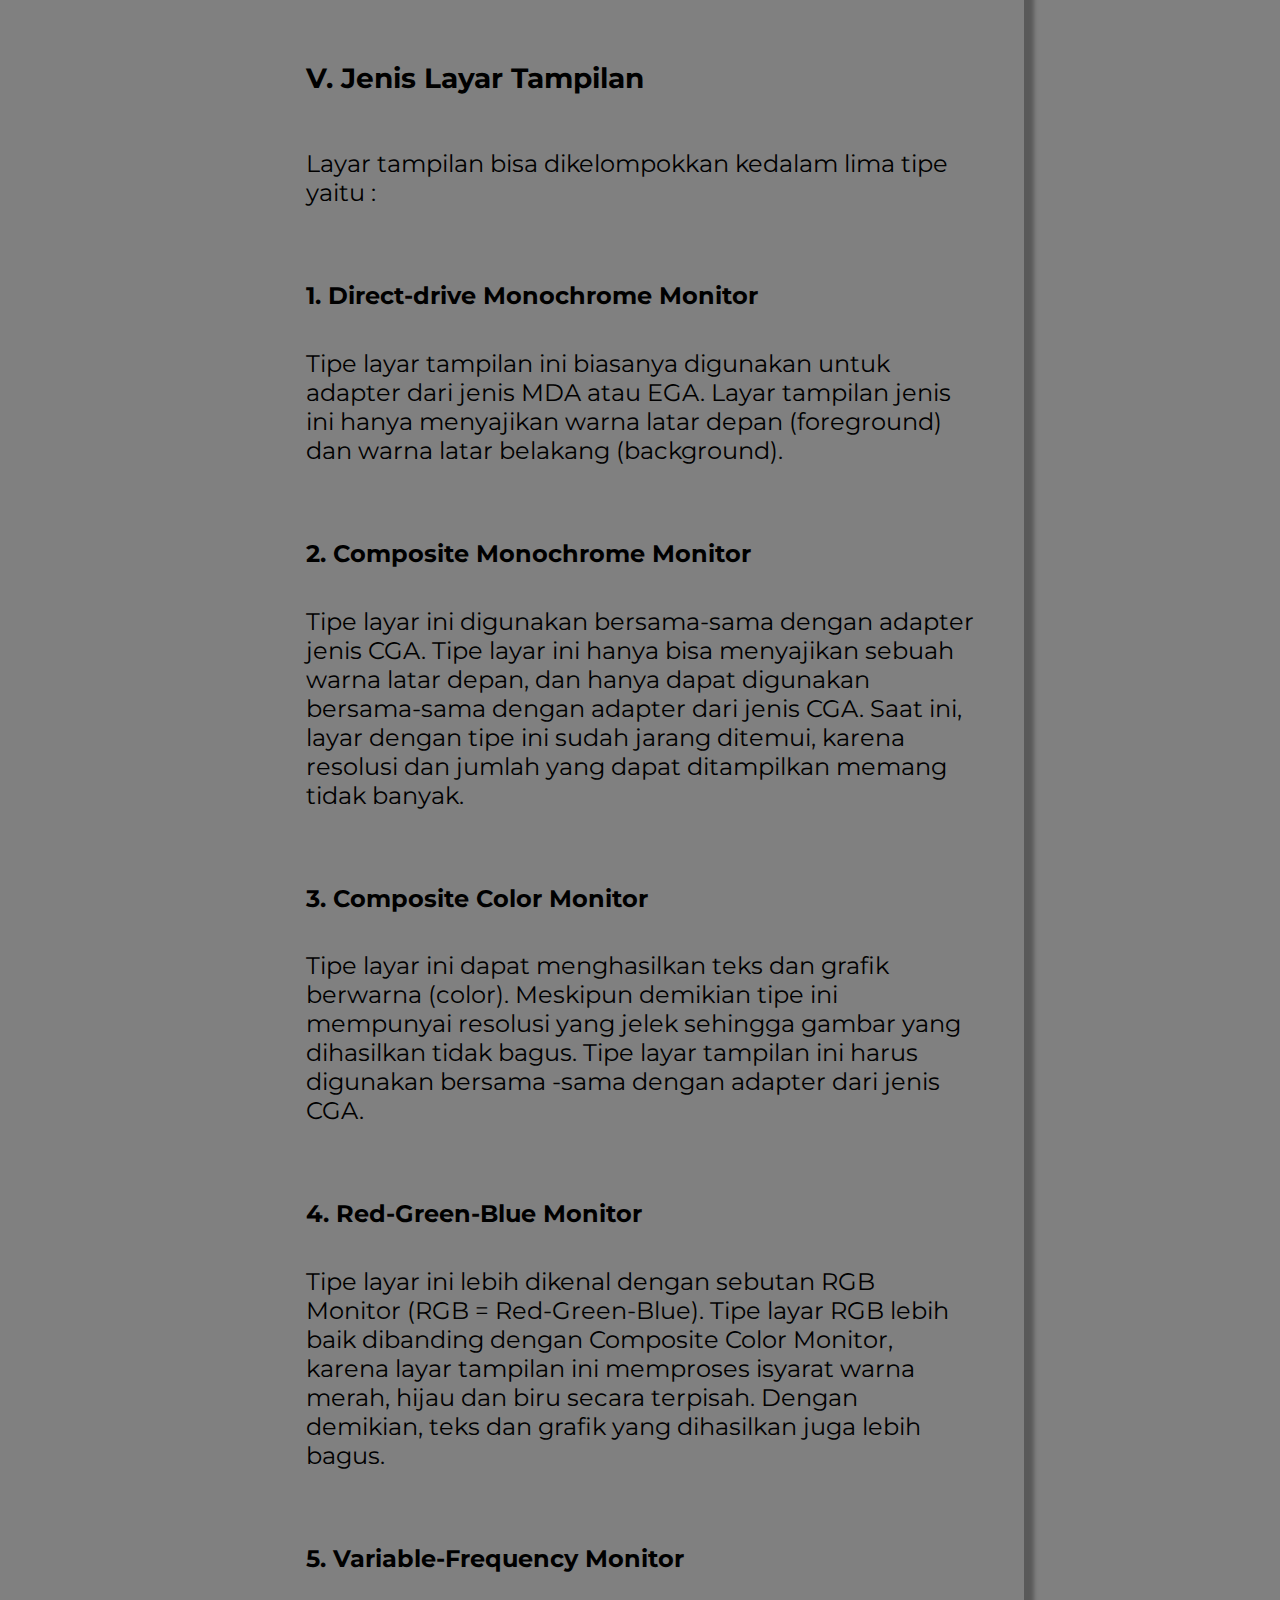
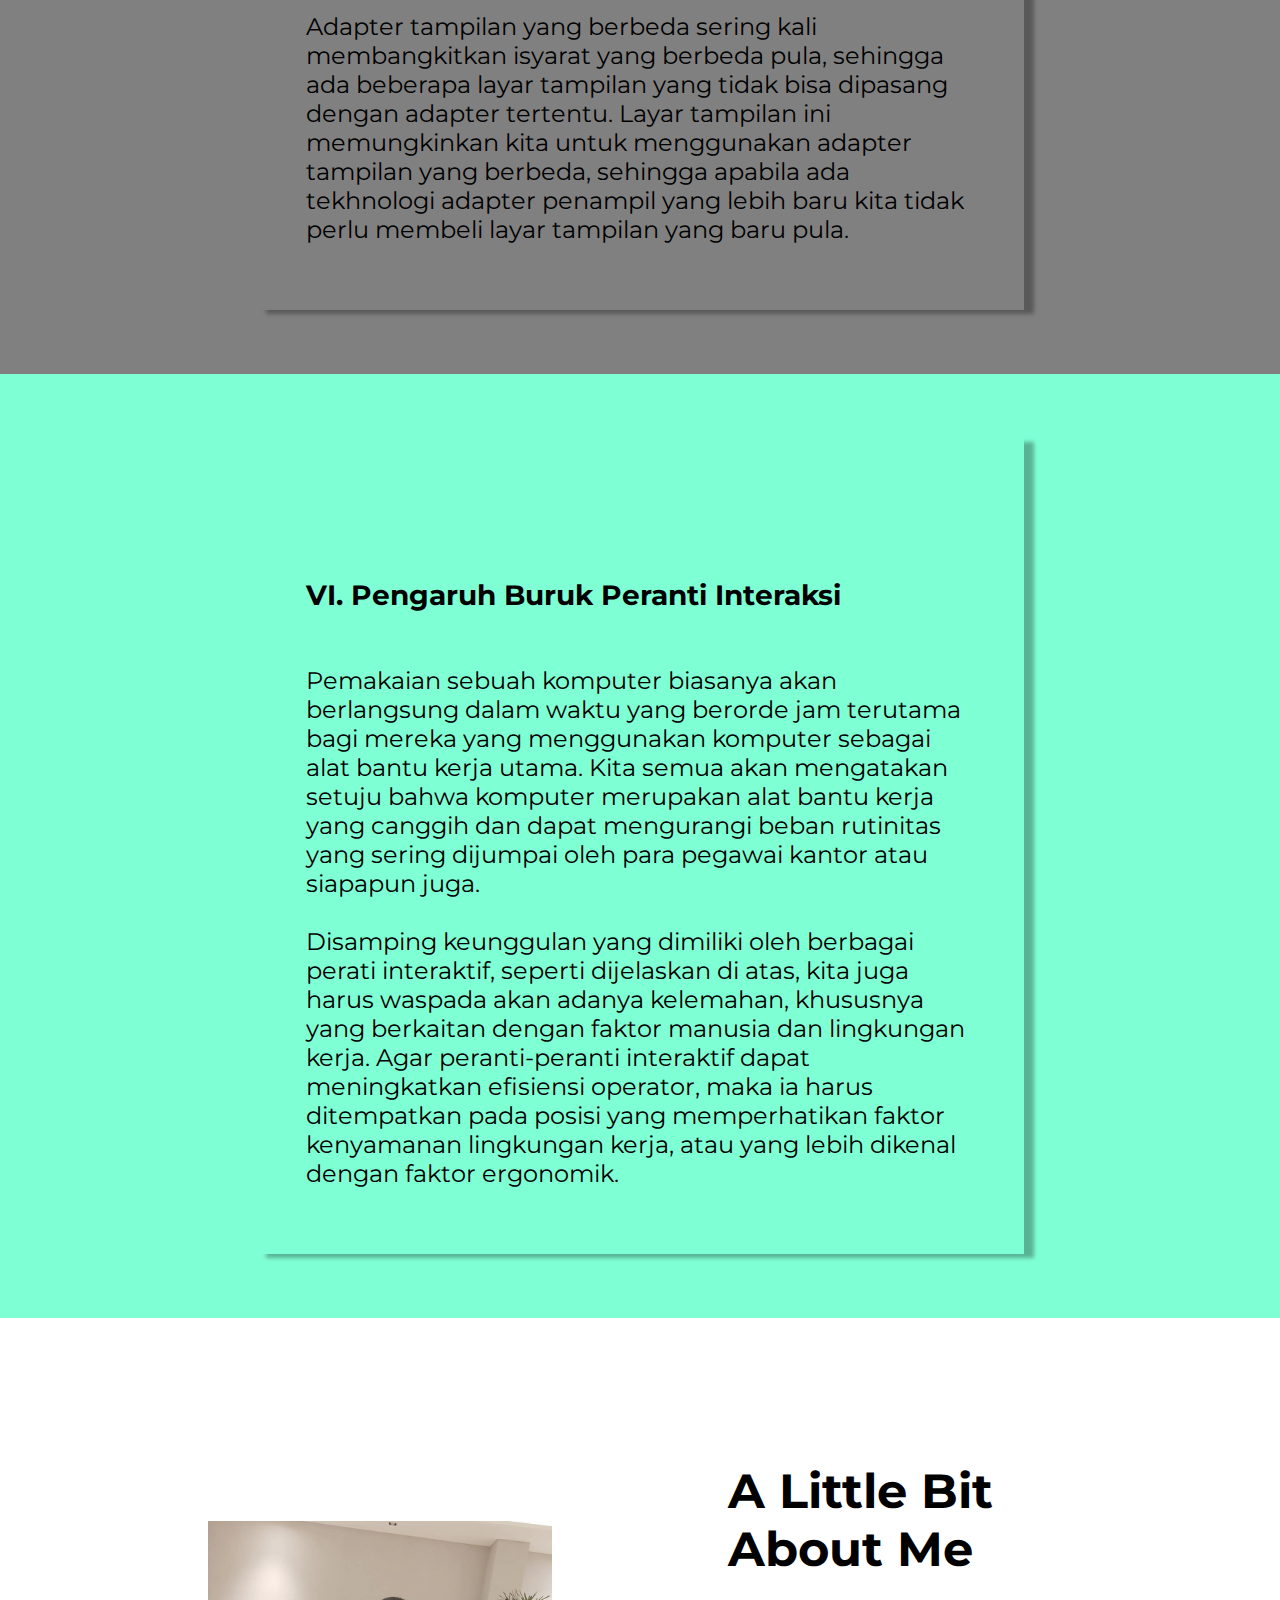
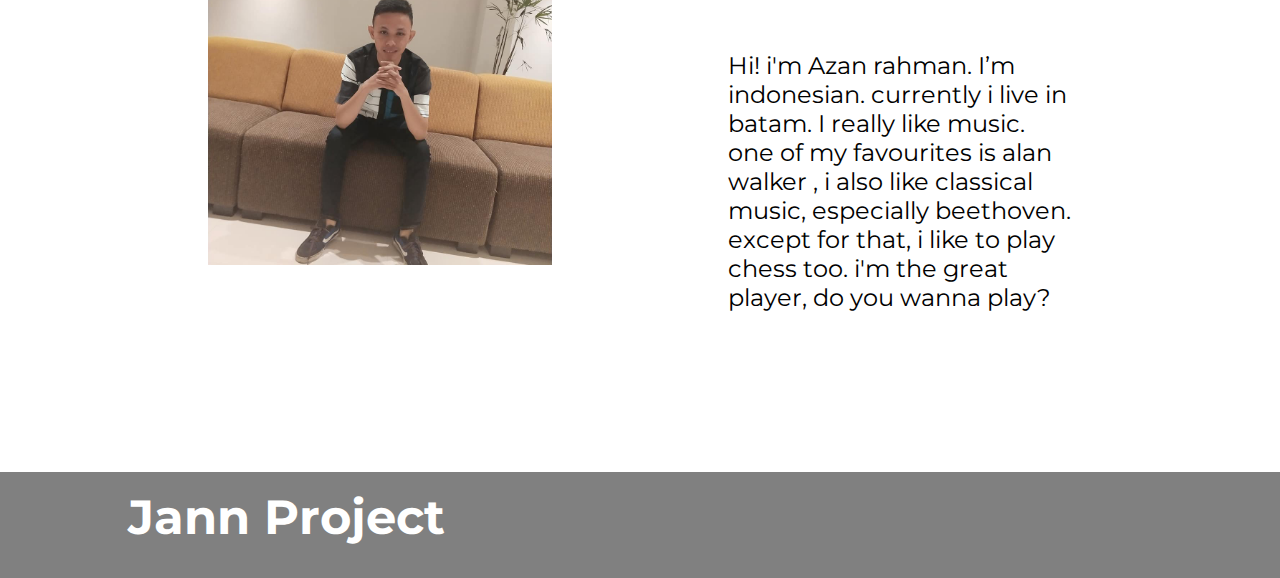
==== commit 41ec72dd: "Update index.html" ====
--- a/index.html
+++ b/index.html
@@ -4,7 +4,7 @@
     <meta charset="UTF-8">
     <meta http-equiv="X-UA-Compatible" content="IE=edge">
     <meta name="viewport" content="width=device-width, initial-scale=1.0">
-    <title>JP</title>
+    <title>Jann Project</title>
     <link rel="preconnect" href="https://fonts.googleapis.com">
     <link rel="preconnect" href="https://fonts.gstatic.com" crossorigin>
     <link href="https://fonts.googleapis.com/css2?family=Montserrat:wght@500;700&display=swap" rel="stylesheet">
@@ -16,7 +16,7 @@
         <h1>Jann Project</h1>
         <nav>
             <a href="#">Home</a>
-            <a href="#service">Content</a>
+            <a href="#service">Courses</a>
             <a href="#about">About Me</a>
         </nav>
     </header>
@@ -40,7 +40,7 @@
     <section id="service">
         <div class="service-header">
             <div>
-                <h1>Content</h1>
+                <h1>Courses</h1>
             </div>
         </div>
 
--- a/style.css
+++ b/style.css
@@ -44,7 +44,7 @@
 }
 
 .btn {
-    background-color: grey;
+    background-color: aquamarine;
     color: white;
     padding: 8px 24px;
 }
@@ -53,7 +53,7 @@
     background-color: white;
     color: black;
     margin-right: 16px;
-    border: 2px solid grey;
+    border: 2px solid aquamarine;
 }
 
 #header {
